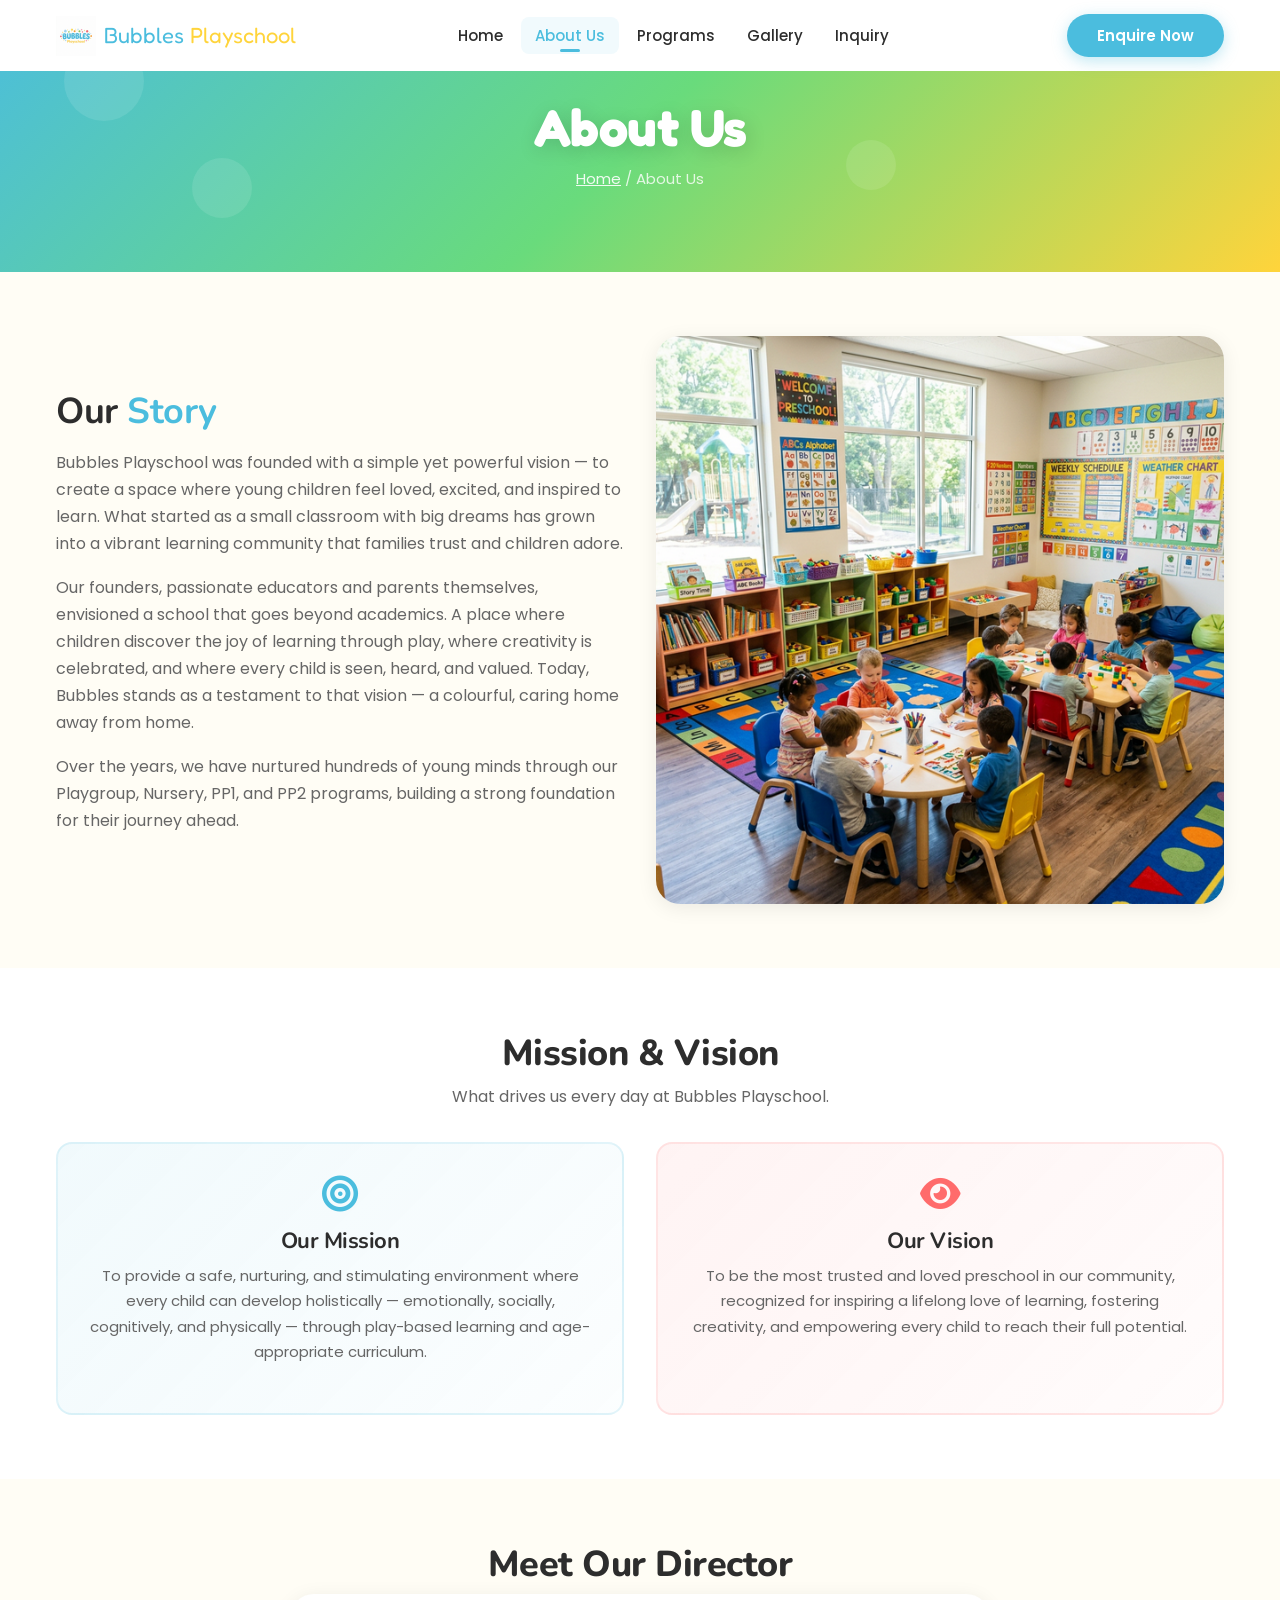
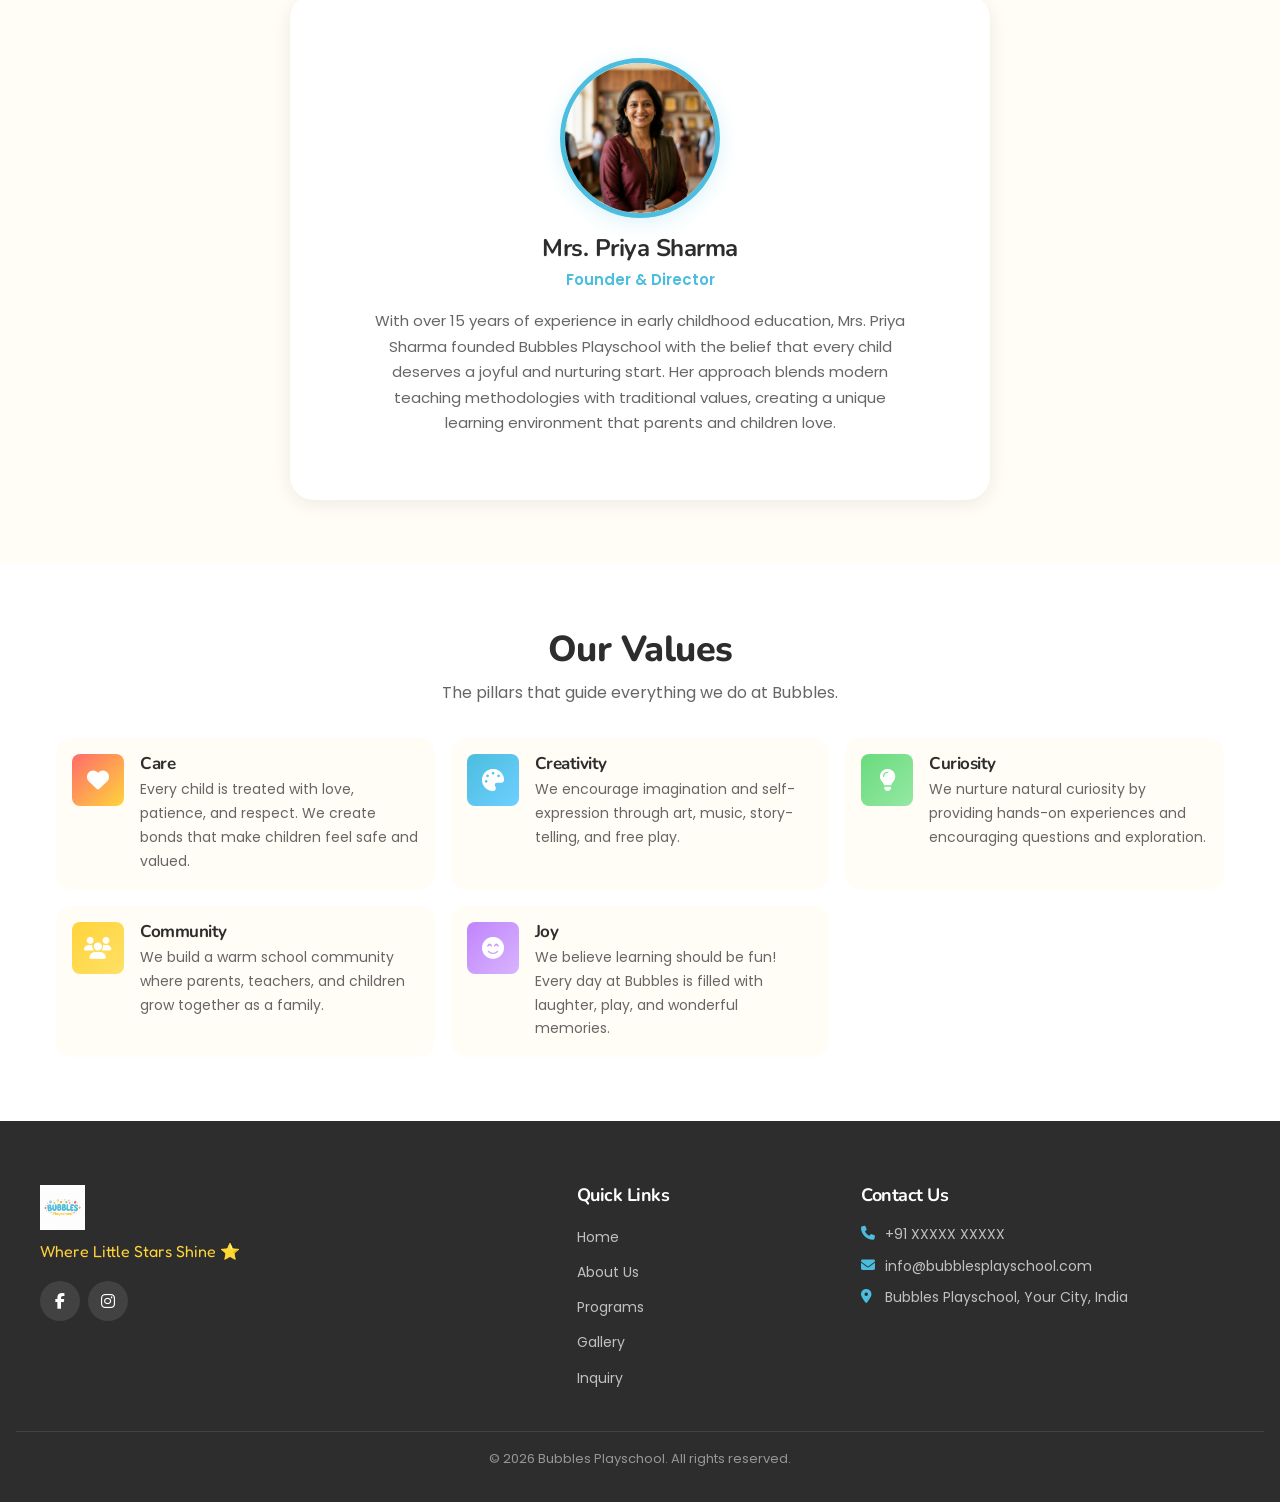
==== pages/about.html @ 254cc823 "Initial commit of complete static website" ====
<!DOCTYPE html>
<html lang="en">

<head>
    <meta charset="UTF-8">
    <meta name="viewport" content="width=device-width, initial-scale=1.0">
    <meta name="description"
        content="Learn about Bubbles Playschool — our story, mission, vision, values, and the team dedicated to nurturing your child's growth.">
    <title>About Us | Bubbles Playschool</title>

    <!-- Favicon -->
    <link rel="icon" href="../images/logo.png" type="image/png">

    <!-- Google Fonts -->
    <link rel="preconnect" href="https://fonts.googleapis.com">
    <link rel="preconnect" href="https://fonts.gstatic.com" crossorigin>
    <link
        href="https://fonts.googleapis.com/css2?family=Fredoka+One&family=Nunito:wght@700;800;900&family=Poppins:wght@400;500;600&display=swap"
        rel="stylesheet">

    <!-- FontAwesome -->
    <link rel="stylesheet" href="https://cdnjs.cloudflare.com/ajax/libs/font-awesome/6.5.0/css/all.min.css">

    <!-- Custom CSS -->
    <link rel="stylesheet" href="../css/styles.css">
    <link rel="stylesheet" href="../css/responsive.css">
</head>

<body>

    <!-- === NAVIGATION BAR === -->
    <nav class="navbar" id="navbar">
        <div class="nav-container">
            <a href="../index.html" class="nav-logo">
                <img src="../images/logo.png" alt="Bubbles Playschool Logo">
                <span>Bubbles <span class="logo-accent">Playschool</span></span>
            </a>
            <ul class="nav-links" id="navLinks">
                <li><a href="../index.html" class="nav-link">Home</a></li>
                <li><a href="about.html" class="nav-link active">About Us</a></li>
                <li><a href="programs.html" class="nav-link">Programs</a></li>
                <li><a href="gallery.html" class="nav-link">Gallery</a></li>
                <li><a href="inquiry.html" class="nav-link">Inquiry</a></li>
            </ul>
            <a href="inquiry.html" class="btn btn-primary nav-cta">Enquire Now</a>
            <button class="hamburger" id="hamburger" aria-label="Toggle Menu">
                <span></span><span></span><span></span>
            </button>
        </div>
    </nav>
    <!-- === END NAVBAR === -->

    <main>

        <!-- === PAGE HERO === -->
        <section class="page-hero">
            <div class="bubble bubble-1"></div>
            <div class="bubble bubble-3"></div>
            <div class="bubble bubble-5"></div>
            <h1 class="page-hero-title">About Us</h1>
            <p class="page-hero-breadcrumb"><a href="../index.html">Home</a> / About Us</p>
        </section>

        <!-- === OUR STORY === -->
        <section class="section about-story">
            <div class="container">
                <div class="about-story-grid">
                    <div class="about-story-text fade-in">
                        <h2>Our <span>Story</span></h2>
                        <!-- TODO: Replace with actual school history -->
                        <p>Bubbles Playschool was founded with a simple yet powerful vision — to create a space where
                            young children feel loved, excited, and inspired to learn. What started as a small classroom
                            with big dreams has grown into a vibrant learning community that families trust and children
                            adore.</p>
                        <p>Our founders, passionate educators and parents themselves, envisioned a school that goes
                            beyond academics. A place where children discover the joy of learning through play, where
                            creativity is celebrated, and where every child is seen, heard, and valued. Today, Bubbles
                            stands as a testament to that vision — a colourful, caring home away from home.</p>
                        <p>Over the years, we have nurtured hundreds of young minds through our Playgroup, Nursery, PP1,
                            and PP2 programs, building a strong foundation for their journey ahead.</p>
                    </div>
                    <div class="about-story-image fade-in fade-in-delay-2">
                        <img src="../images/about-story.jpg" alt="Colorful classroom at Bubbles Playschool">
                    </div>
                </div>
            </div>
        </section>

        <!-- === MISSION & VISION === -->
        <section class="section mission-vision">
            <div class="container">
                <h2 class="section-title fade-in">Mission & Vision</h2>
                <p class="section-subtitle fade-in">What drives us every day at Bubbles Playschool.</p>
                <div class="mv-grid">
                    <div class="mv-card mission fade-in fade-in-delay-1">
                        <i class="fas fa-bullseye"></i>
                        <h3>Our Mission</h3>
                        <p>To provide a safe, nurturing, and stimulating environment where every child can develop
                            holistically — emotionally, socially, cognitively, and physically — through play-based
                            learning and age-appropriate curriculum.</p>
                    </div>
                    <div class="mv-card vision fade-in fade-in-delay-2">
                        <i class="fas fa-eye"></i>
                        <h3>Our Vision</h3>
                        <p>To be the most trusted and loved preschool in our community, recognized for inspiring a
                            lifelong love of learning, fostering creativity, and empowering every child to reach their
                            full potential.</p>
                    </div>
                </div>
            </div>
        </section>

        <!-- === MEET THE DIRECTOR === -->
        <section class="section director">
            <div class="container">
                <h2 class="section-title fade-in">Meet Our Director</h2>
                <div class="director-card fade-in">
                    <!-- TODO: Replace with actual director's photo -->
                    <img src="../images/director.jpg" alt="Director of Bubbles Playschool" class="director-photo">
                    <!-- TODO: Replace with actual name -->
                    <h3 class="director-name">Mrs. Priya Sharma</h3>
                    <p class="director-role">Founder & Director</p>
                    <!-- TODO: Replace with actual bio -->
                    <p class="director-bio">With over 15 years of experience in early childhood education, Mrs. Priya
                        Sharma founded Bubbles Playschool with the belief that every child deserves a joyful and
                        nurturing start. Her approach blends modern teaching methodologies with traditional values,
                        creating a unique learning environment that parents and children love.</p>
                </div>
            </div>
        </section>

        <!-- === OUR VALUES === -->
        <section class="section values">
            <div class="container">
                <h2 class="section-title fade-in">Our Values</h2>
                <p class="section-subtitle fade-in">The pillars that guide everything we do at Bubbles.</p>
                <div class="grid-3">
                    <div class="value-item fade-in fade-in-delay-1">
                        <div class="value-icon" style="background: var(--gradient-cta);">
                            <i class="fas fa-heart"></i>
                        </div>
                        <div>
                            <h3>Care</h3>
                            <p>Every child is treated with love, patience, and respect. We create bonds that make
                                children feel safe and valued.</p>
                        </div>
                    </div>
                    <div class="value-item fade-in fade-in-delay-2">
                        <div class="value-icon" style="background: var(--gradient-blue);">
                            <i class="fas fa-palette"></i>
                        </div>
                        <div>
                            <h3>Creativity</h3>
                            <p>We encourage imagination and self-expression through art, music, story-telling, and free
                                play.</p>
                        </div>
                    </div>
                    <div class="value-item fade-in fade-in-delay-3">
                        <div class="value-icon" style="background: linear-gradient(135deg, #69DB7C, #95E8A4);">
                            <i class="fas fa-lightbulb"></i>
                        </div>
                        <div>
                            <h3>Curiosity</h3>
                            <p>We nurture natural curiosity by providing hands-on experiences and encouraging questions
                                and exploration.</p>
                        </div>
                    </div>
                    <div class="value-item fade-in fade-in-delay-1">
                        <div class="value-icon" style="background: linear-gradient(135deg, #FFD43B, #FFE066);">
                            <i class="fas fa-users"></i>
                        </div>
                        <div>
                            <h3>Community</h3>
                            <p>We build a warm school community where parents, teachers, and children grow together as a
                                family.</p>
                        </div>
                    </div>
                    <div class="value-item fade-in fade-in-delay-2">
                        <div class="value-icon" style="background: linear-gradient(135deg, #c084fc, #d8b4fe);">
                            <i class="fas fa-smile-beam"></i>
                        </div>
                        <div>
                            <h3>Joy</h3>
                            <p>We believe learning should be fun! Every day at Bubbles is filled with laughter, play,
                                and wonderful memories.</p>
                        </div>
                    </div>
                </div>
            </div>
        </section>

    </main>

    <!-- === FOOTER === -->
    <footer class="footer">
        <div class="footer-container">
            <div class="footer-brand">
                <img src="../images/logo.png" alt="Bubbles Playschool">
                <p class="footer-tagline">Where Little Stars Shine ⭐</p>
                <div class="footer-socials">
                    <a href="#" aria-label="Facebook"><i class="fab fa-facebook-f"></i></a>
                    <a href="#" aria-label="Instagram"><i class="fab fa-instagram"></i></a>
                </div>
            </div>
            <div class="footer-links">
                <h4>Quick Links</h4>
                <ul>
                    <li><a href="../index.html">Home</a></li>
                    <li><a href="about.html">About Us</a></li>
                    <li><a href="programs.html">Programs</a></li>
                    <li><a href="gallery.html">Gallery</a></li>
                    <li><a href="inquiry.html">Inquiry</a></li>
                </ul>
            </div>
            <div class="footer-contact">
                <h4>Contact Us</h4>
                <p><i class="fas fa-phone"></i> +91 XXXXX XXXXX</p>
                <p><i class="fas fa-envelope"></i> info@bubblesplayschool.com</p>
                <p><i class="fas fa-map-marker-alt"></i> Bubbles Playschool, Your City, India</p>
            </div>
        </div>
        <div class="footer-bottom">
            <p>&copy; 2026 Bubbles Playschool. All rights reserved.</p>
        </div>
    </footer>
    <!-- === END FOOTER === -->

    <!-- Scripts -->
    <script src="../js/main.js"></script>

</body>

</html>
---- css/styles.css ----
/* =============================================
   ROOT VARIABLES
   ============================================= */
:root {
    /* Colors */
    --color-primary: #4BBDDE;
    --color-secondary: #FFD43B;
    --color-accent: #FF6B6B;
    --color-accent2: #69DB7C;
    --color-text-dark: #2D2D2D;
    --color-text-mid: #666666;
    --color-text-light: #FFFFFF;
    --color-bg: #FFFDF5;
    --color-card-bg: #FFFFFF;
    --color-border: #E8E8E8;

    /* Gradients */
    --gradient-hero: linear-gradient(135deg, #4BBDDE 0%, #69DB7C 50%, #FFD43B 100%);
    --gradient-cta: linear-gradient(135deg, #FF6B6B 0%, #FFD43B 100%);
    --gradient-blue: linear-gradient(135deg, #4BBDDE 0%, #6ECFFF 100%);

    /* Typography */
    --font-heading: 'Nunito', sans-serif;
    --font-body: 'Poppins', sans-serif;
    --font-fun: 'Fredoka One', cursive;

    /* Line Height */
    --line-height-heading: 1.2;
    --line-height-body: 1.7;
    --letter-spacing-heading: -0.5px;

    /* Spacing */
    --space-xs: 4px;
    --space-sm: 8px;
    --space-md: 16px;
    --space-lg: 32px;
    --space-xl: 64px;
    --space-xxl: 96px;

    /* Border Radius */
    --radius-sm: 8px;
    --radius-md: 16px;
    --radius-lg: 24px;
    --radius-xl: 40px;
    --radius-full: 9999px;

    /* Shadows */
    --shadow-card: 0 4px 20px rgba(0, 0, 0, 0.08);
    --shadow-hover: 0 8px 30px rgba(0, 0, 0, 0.15);
    --shadow-nav: 0 2px 20px rgba(0, 0, 0, 0.10);
    --shadow-btn: 0 4px 15px rgba(75, 189, 222, 0.35);

    /* Transitions */
    --transition: all 0.3s ease;
}

/* =============================================
   RESET & BASE
   ============================================= */
*,
*::before,
*::after {
    margin: 0;
    padding: 0;
    box-sizing: border-box;
}

html {
    scroll-behavior: smooth;
    font-size: 16px;
}

body {
    font-family: var(--font-body);
    font-weight: 400;
    color: var(--color-text-mid);
    background-color: var(--color-bg);
    line-height: var(--line-height-body);
    overflow-x: hidden;
    padding-top: 72px;
    /* navbar height */
}

img {
    max-width: 100%;
    height: auto;
    display: block;
}

a {
    text-decoration: none;
    color: inherit;
    transition: var(--transition);
}

ul {
    list-style: none;
}

/* =============================================
   TYPOGRAPHY
   ============================================= */
h1,
h2,
h3,
h4,
h5,
h6 {
    font-family: var(--font-heading);
    color: var(--color-text-dark);
    line-height: var(--line-height-heading);
    letter-spacing: var(--letter-spacing-heading);
}

h1 {
    font-size: 32px;
    font-weight: 800;
}

h2 {
    font-size: 26px;
    font-weight: 700;
}

h3 {
    font-size: 20px;
    font-weight: 700;
}

h4 {
    font-size: 16px;
    font-weight: 700;
}

p {
    margin-bottom: var(--space-md);
    line-height: var(--line-height-body);
}

/* =============================================
   LAYOUT UTILITIES
   ============================================= */
.section {
    padding: var(--space-xl) var(--space-md);
}

.container {
    max-width: 1200px;
    margin: 0 auto;
    padding: 0 var(--space-md);
}

.section-title {
    font-family: var(--font-heading);
    font-size: 26px;
    font-weight: 800;
    color: var(--color-text-dark);
    text-align: center;
    margin-bottom: var(--space-sm);
}

.section-subtitle {
    font-family: var(--font-body);
    font-size: 16px;
    color: var(--color-text-mid);
    text-align: center;
    margin-bottom: var(--space-lg);
    max-width: 600px;
    margin-left: auto;
    margin-right: auto;
}

.grid-2 {
    display: grid;
    grid-template-columns: 1fr;
    gap: var(--space-lg);
}

.grid-3 {
    display: grid;
    grid-template-columns: 1fr;
    gap: var(--space-md);
}

.grid-4 {
    display: grid;
    grid-template-columns: 1fr;
    gap: var(--space-md);
}

.text-center {
    text-align: center;
}

/* =============================================
   NAVIGATION
   ============================================= */
.navbar {
    position: fixed;
    top: 0;
    left: 0;
    width: 100%;
    background: var(--color-text-light);
    padding: 14px 0;
    z-index: 1000;
    transition: var(--transition);
}

.navbar.scrolled {
    box-shadow: var(--shadow-nav);
    padding: 10px 0;
}

.nav-container {
    max-width: 1200px;
    margin: 0 auto;
    padding: 0 var(--space-md);
    display: flex;
    align-items: center;
    justify-content: space-between;
}

.nav-logo {
    display: flex;
    align-items: center;
    gap: var(--space-sm);
    font-family: var(--font-fun);
    font-size: 22px;
    color: var(--color-primary);
    text-decoration: none;
    z-index: 1001;
}

.nav-logo img {
    height: 40px;
    width: auto;
}

.logo-accent {
    color: var(--color-secondary);
}

.nav-links {
    display: flex;
    align-items: center;
    gap: var(--space-xs);
}

.nav-link {
    font-family: var(--font-body);
    font-weight: 500;
    font-size: 15px;
    color: var(--color-text-dark);
    text-decoration: none;
    padding: 8px 14px;
    border-radius: var(--radius-sm);
    transition: var(--transition);
    position: relative;
}

.nav-link:hover,
.nav-link.active {
    color: var(--color-primary);
    background: rgba(75, 189, 222, 0.08);
}

.nav-link.active::after {
    content: '';
    position: absolute;
    bottom: 2px;
    left: 50%;
    transform: translateX(-50%);
    width: 20px;
    height: 3px;
    background: var(--color-primary);
    border-radius: var(--radius-full);
}

.nav-cta {
    margin-left: var(--space-md);
}

/* Hamburger */
.hamburger {
    display: none;
    flex-direction: column;
    gap: 5px;
    background: none;
    border: none;
    cursor: pointer;
    padding: 6px;
    z-index: 1001;
}

.hamburger span {
    display: block;
    width: 26px;
    height: 3px;
    background: var(--color-text-dark);
    border-radius: var(--radius-full);
    transition: var(--transition);
}

.hamburger.active span:nth-child(1) {
    transform: rotate(45deg) translate(5px, 6px);
}

.hamburger.active span:nth-child(2) {
    opacity: 0;
}

.hamburger.active span:nth-child(3) {
    transform: rotate(-45deg) translate(5px, -6px);
}

/* Mobile Nav */
.nav-links.nav-open {
    display: flex;
}

/* =============================================
   FOOTER
   ============================================= */
.footer {
    background: var(--color-text-dark);
    color: rgba(255, 255, 255, 0.8);
    padding: var(--space-xl) var(--space-md) 0;
}

.footer-container {
    max-width: 1200px;
    margin: 0 auto;
    display: grid;
    grid-template-columns: 1fr;
    gap: var(--space-lg);
    padding-bottom: var(--space-lg);
}

.footer-brand img {
    height: 45px;
    width: auto;
    margin-bottom: var(--space-sm);
}

.footer-tagline {
    font-family: var(--font-fun);
    font-size: 16px;
    color: var(--color-secondary);
    margin-bottom: var(--space-md);
}

.footer-socials {
    display: flex;
    gap: var(--space-sm);
}

.footer-socials a {
    width: 40px;
    height: 40px;
    border-radius: 50%;
    background: rgba(255, 255, 255, 0.1);
    display: flex;
    align-items: center;
    justify-content: center;
    color: var(--color-text-light);
    transition: var(--transition);
    font-size: 16px;
}

.footer-socials a:hover {
    background: var(--color-primary);
    transform: translateY(-3px);
}

.footer h4 {
    font-family: var(--font-heading);
    font-size: 18px;
    font-weight: 700;
    color: var(--color-text-light);
    margin-bottom: var(--space-md);
}

.footer-links ul li {
    margin-bottom: var(--space-sm);
}

.footer-links ul li a {
    color: rgba(255, 255, 255, 0.7);
    transition: var(--transition);
    font-size: 14px;
}

.footer-links ul li a:hover {
    color: var(--color-secondary);
    padding-left: 4px;
}

.footer-contact p {
    display: flex;
    align-items: flex-start;
    gap: var(--space-sm);
    margin-bottom: var(--space-sm);
    font-size: 14px;
    color: rgba(255, 255, 255, 0.7);
}

.footer-contact p i {
    color: var(--color-primary);
    margin-top: 3px;
    min-width: 16px;
}

.footer-bottom {
    border-top: 1px solid rgba(255, 255, 255, 0.1);
    text-align: center;
    padding: var(--space-md) 0;
    font-size: 13px;
    color: rgba(255, 255, 255, 0.5);
}

/* =============================================
   BUTTONS
   ============================================= */
.btn {
    display: inline-flex;
    align-items: center;
    justify-content: center;
    gap: var(--space-sm);
    padding: 12px 28px;
    border-radius: var(--radius-full);
    font-family: var(--font-body);
    font-weight: 600;
    font-size: 15px;
    border: 2px solid transparent;
    cursor: pointer;
    transition: var(--transition);
    text-decoration: none;
    line-height: 1;
}

.btn-primary {
    background: var(--color-primary);
    color: var(--color-text-light);
    box-shadow: var(--shadow-btn);
}

.btn-primary:hover {
    background: #3aabce;
    transform: translateY(-2px);
    box-shadow: var(--shadow-hover);
}

.btn-secondary {
    background: var(--color-secondary);
    color: var(--color-text-dark);
    box-shadow: 0 4px 15px rgba(255, 212, 59, 0.35);
}

.btn-secondary:hover {
    background: #f0c72e;
    transform: translateY(-2px);
    box-shadow: var(--shadow-hover);
}

.btn-outline {
    background: transparent;
    color: var(--color-text-light);
    border: 2px solid var(--color-text-light);
}

.btn-outline:hover {
    background: var(--color-text-light);
    color: var(--color-primary);
}

.btn-accent {
    background: var(--color-accent);
    color: var(--color-text-light);
    box-shadow: 0 4px 15px rgba(255, 107, 107, 0.35);
}

.btn-accent:hover {
    background: #e85555;
    transform: translateY(-2px);
}

/* =============================================
   CARDS
   ============================================= */
.card {
    background: var(--color-card-bg);
    border-radius: var(--radius-md);
    padding: var(--space-lg);
    box-shadow: var(--shadow-card);
    transition: var(--transition);
}

.card:hover {
    transform: translateY(-4px);
    box-shadow: var(--shadow-hover);
}

.card-playgroup {
    border-top: 5px solid var(--color-accent);
}

.card-nursery {
    border-top: 5px solid var(--color-accent2);
}

.card-pp1 {
    border-top: 5px solid var(--color-primary);
}

.card-pp2 {
    border-top: 5px solid var(--color-secondary);
}

/* =============================================
   HERO SECTIONS
   ============================================= */
/* Main Hero (Homepage) */
.hero {
    min-height: 100vh;
    background: var(--gradient-hero);
    display: flex;
    align-items: center;
    justify-content: center;
    text-align: center;
    padding: var(--space-xxl) var(--space-md);
    position: relative;
    overflow: hidden;
    margin-top: -72px;
}

.hero-content {
    position: relative;
    z-index: 2;
    max-width: 800px;
}

.hero-title {
    font-family: var(--font-fun);
    font-size: clamp(36px, 8vw, 72px);
    color: var(--color-text-light);
    text-shadow: 2px 4px 20px rgba(0, 0, 0, 0.15);
    margin-bottom: var(--space-md);
    line-height: 1.1;
}

.hero-subtitle {
    font-family: var(--font-body);
    font-size: clamp(16px, 2.5vw, 22px);
    color: rgba(255, 255, 255, 0.9);
    margin-bottom: var(--space-lg);
    font-weight: 400;
}

.hero-buttons {
    display: flex;
    gap: var(--space-md);
    justify-content: center;
    flex-wrap: wrap;
}

/* Decorative bubbles */
.bubble {
    position: absolute;
    border-radius: 50%;
    background: rgba(255, 255, 255, 0.1);
    animation: float 6s ease-in-out infinite;
}

.bubble-1 {
    width: 80px;
    height: 80px;
    top: 15%;
    left: 5%;
    animation-delay: 0s;
}

.bubble-2 {
    width: 120px;
    height: 120px;
    top: 60%;
    right: 8%;
    animation-delay: 1.5s;
}

.bubble-3 {
    width: 60px;
    height: 60px;
    bottom: 20%;
    left: 15%;
    animation-delay: 3s;
}

.bubble-4 {
    width: 100px;
    height: 100px;
    top: 25%;
    right: 20%;
    animation-delay: 0.8s;
}

.bubble-5 {
    width: 50px;
    height: 50px;
    bottom: 30%;
    right: 30%;
    animation-delay: 2.2s;
}

.bubble-6 {
    width: 70px;
    height: 70px;
    top: 10%;
    left: 40%;
    animation-delay: 4s;
}

/* Page Hero (inner pages) */
.page-hero {
    background: var(--gradient-hero);
    padding: var(--space-xxl) var(--space-md) var(--space-xl);
    text-align: center;
    position: relative;
    overflow: hidden;
    margin-top: -72px;
}

.page-hero-title {
    font-family: var(--font-fun);
    font-size: clamp(32px, 6vw, 52px);
    color: var(--color-text-light);
    text-shadow: 2px 4px 20px rgba(0, 0, 0, 0.15);
    margin-bottom: var(--space-sm);
    position: relative;
    z-index: 2;
}

.page-hero-breadcrumb {
    color: rgba(255, 255, 255, 0.8);
    font-size: 15px;
    position: relative;
    z-index: 2;
}

.page-hero-breadcrumb a {
    color: rgba(255, 255, 255, 0.9);
    text-decoration: underline;
}

.page-hero-breadcrumb a:hover {
    color: var(--color-text-light);
}

/* =============================================
   HOME PAGE
   ============================================= */
/* Welcome Section */
.welcome {
    background: var(--color-bg);
}

.welcome-grid {
    display: grid;
    grid-template-columns: 1fr;
    gap: var(--space-lg);
    align-items: center;
}

.welcome-text h2 {
    margin-bottom: var(--space-md);
    color: var(--color-text-dark);
}

.welcome-text h2 span {
    color: var(--color-primary);
}

.welcome-text p {
    color: var(--color-text-mid);
    font-size: 15px;
}

.welcome-image {
    text-align: center;
}

.welcome-image img {
    border-radius: var(--radius-lg);
    box-shadow: var(--shadow-card);
    max-height: 400px;
    object-fit: cover;
    width: 100%;
}

/* Why Choose Us */
.why-us {
    background: var(--color-card-bg);
}

.why-card {
    text-align: center;
    padding: var(--space-lg);
}

.why-card-icon {
    width: 72px;
    height: 72px;
    border-radius: 50%;
    display: flex;
    align-items: center;
    justify-content: center;
    margin: 0 auto var(--space-md);
    font-size: 28px;
    color: var(--color-text-light);
}

.why-card-icon.blue {
    background: var(--gradient-blue);
}

.why-card-icon.coral {
    background: var(--gradient-cta);
}

.why-card-icon.green {
    background: linear-gradient(135deg, #69DB7C 0%, #95E8A4 100%);
}

.why-card-icon.yellow {
    background: linear-gradient(135deg, #FFD43B 0%, #FFE066 100%);
}

.why-card h3 {
    margin-bottom: var(--space-sm);
    font-size: 18px;
}

.why-card p {
    font-size: 14px;
    color: var(--color-text-mid);
}

/* Programs Preview */
.programs-preview {
    background: var(--color-bg);
}

.program-preview-card {
    border-radius: var(--radius-md);
    padding: var(--space-lg);
    text-align: center;
    background: var(--color-card-bg);
    box-shadow: var(--shadow-card);
    transition: var(--transition);
    position: relative;
    overflow: hidden;
}

.program-preview-card:hover {
    transform: translateY(-6px);
    box-shadow: var(--shadow-hover);
}

.program-preview-card .program-emoji {
    font-size: 48px;
    margin-bottom: var(--space-md);
    display: block;
}

.program-preview-card h3 {
    margin-bottom: var(--space-xs);
}

.program-preview-card .age-range {
    display: inline-block;
    padding: 4px 14px;
    border-radius: var(--radius-full);
    font-size: 12px;
    font-weight: 600;
    margin-bottom: var(--space-sm);
}

.program-preview-card p {
    font-size: 14px;
    color: var(--color-text-mid);
    margin-bottom: var(--space-md);
}

.program-preview-card .learn-more {
    font-weight: 600;
    font-size: 14px;
    display: inline-flex;
    align-items: center;
    gap: 4px;
    transition: var(--transition);
}

.program-preview-card .learn-more:hover {
    gap: 8px;
}

.card-playgroup-accent {
    border-top: 4px solid var(--color-accent);
}

.card-playgroup-accent .age-range {
    background: rgba(255, 107, 107, 0.12);
    color: var(--color-accent);
}

.card-playgroup-accent .learn-more {
    color: var(--color-accent);
}

.card-nursery-accent {
    border-top: 4px solid var(--color-accent2);
}

.card-nursery-accent .age-range {
    background: rgba(105, 219, 124, 0.12);
    color: var(--color-accent2);
}

.card-nursery-accent .learn-more {
    color: var(--color-accent2);
}

.card-pp1-accent {
    border-top: 4px solid var(--color-primary);
}

.card-pp1-accent .age-range {
    background: rgba(75, 189, 222, 0.12);
    color: var(--color-primary);
}

.card-pp1-accent .learn-more {
    color: var(--color-primary);
}

.card-pp2-accent {
    border-top: 4px solid var(--color-secondary);
}

.card-pp2-accent .age-range {
    background: rgba(255, 212, 59, 0.15);
    color: #c9a000;
}

.card-pp2-accent .learn-more {
    color: #c9a000;
}

/* Gallery Teaser */
.gallery-teaser {
    background: var(--color-card-bg);
}

.gallery-teaser-grid {
    display: grid;
    grid-template-columns: 1fr;
    gap: var(--space-md);
    margin-bottom: var(--space-lg);
}

.gallery-teaser-item {
    position: relative;
    border-radius: var(--radius-md);
    overflow: hidden;
    cursor: pointer;
    aspect-ratio: 4/3;
}

.gallery-teaser-item img {
    width: 100%;
    height: 100%;
    object-fit: cover;
    transition: transform 0.5s ease;
}

.gallery-teaser-item:hover img {
    transform: scale(1.08);
}

.gallery-teaser-item .overlay {
    position: absolute;
    inset: 0;
    background: rgba(45, 45, 45, 0);
    display: flex;
    align-items: center;
    justify-content: center;
    transition: var(--transition);
}

.gallery-teaser-item:hover .overlay {
    background: rgba(45, 45, 45, 0.3);
}

.gallery-teaser-item .overlay i {
    color: var(--color-text-light);
    font-size: 28px;
    opacity: 0;
    transform: scale(0.5);
    transition: var(--transition);
}

.gallery-teaser-item:hover .overlay i {
    opacity: 1;
    transform: scale(1);
}

/* CTA Banner */
.cta-banner {
    background: var(--gradient-cta);
    text-align: center;
    padding: var(--space-xl) var(--space-md);
}

.cta-banner h2 {
    font-family: var(--font-fun);
    color: var(--color-text-light);
    font-size: clamp(24px, 5vw, 40px);
    margin-bottom: var(--space-sm);
}

.cta-banner p {
    color: rgba(255, 255, 255, 0.9);
    font-size: 16px;
    margin-bottom: var(--space-lg);
    max-width: 500px;
    margin-left: auto;
    margin-right: auto;
}

/* =============================================
   ABOUT PAGE
   ============================================= */
.about-story {
    background: var(--color-bg);
}

.about-story-grid {
    display: grid;
    grid-template-columns: 1fr;
    gap: var(--space-lg);
    align-items: center;
}

.about-story-text h2 {
    margin-bottom: var(--space-md);
}

.about-story-text h2 span {
    color: var(--color-primary);
}

.about-story-image img {
    border-radius: var(--radius-lg);
    box-shadow: var(--shadow-card);
    width: 100%;
    object-fit: cover;
}

/* Mission & Vision */
.mission-vision {
    background: var(--color-card-bg);
}

.mv-grid {
    display: grid;
    grid-template-columns: 1fr;
    gap: var(--space-lg);
}

.mv-card {
    padding: var(--space-lg);
    border-radius: var(--radius-md);
    text-align: center;
}

.mv-card.mission {
    background: linear-gradient(135deg, rgba(75, 189, 222, 0.08), rgba(75, 189, 222, 0.02));
    border: 2px solid rgba(75, 189, 222, 0.15);
}

.mv-card.vision {
    background: linear-gradient(135deg, rgba(255, 107, 107, 0.08), rgba(255, 107, 107, 0.02));
    border: 2px solid rgba(255, 107, 107, 0.15);
}

.mv-card i {
    font-size: 36px;
    margin-bottom: var(--space-md);
}

.mv-card.mission i {
    color: var(--color-primary);
}

.mv-card.vision i {
    color: var(--color-accent);
}

.mv-card h3 {
    margin-bottom: var(--space-sm);
    font-size: 22px;
}

.mv-card p {
    font-size: 15px;
    color: var(--color-text-mid);
}

/* Director Section */
.director {
    background: var(--color-bg);
}

.director-card {
    max-width: 700px;
    margin: 0 auto;
    text-align: center;
    background: var(--color-card-bg);
    border-radius: var(--radius-lg);
    padding: var(--space-xl) var(--space-lg);
    box-shadow: var(--shadow-card);
}

.director-photo {
    width: 160px;
    height: 160px;
    border-radius: 50%;
    object-fit: cover;
    margin: 0 auto var(--space-md);
    border: 5px solid var(--color-primary);
    box-shadow: 0 4px 20px rgba(75, 189, 222, 0.2);
}

.director-name {
    font-size: 24px;
    margin-bottom: var(--space-xs);
}

.director-role {
    color: var(--color-primary);
    font-weight: 600;
    font-size: 15px;
    margin-bottom: var(--space-md);
}

.director-bio {
    font-size: 15px;
    color: var(--color-text-mid);
    max-width: 550px;
    margin: 0 auto;
}

/* Values */
.values {
    background: var(--color-card-bg);
}

.value-item {
    display: flex;
    align-items: flex-start;
    gap: var(--space-md);
    padding: var(--space-md);
    background: var(--color-bg);
    border-radius: var(--radius-md);
    transition: var(--transition);
}

.value-item:hover {
    transform: translateX(4px);
    box-shadow: var(--shadow-card);
}

.value-icon {
    width: 52px;
    height: 52px;
    min-width: 52px;
    border-radius: var(--radius-sm);
    display: flex;
    align-items: center;
    justify-content: center;
    font-size: 22px;
    color: var(--color-text-light);
}

.value-item h3 {
    font-size: 17px;
    margin-bottom: var(--space-xs);
}

.value-item p {
    font-size: 14px;
    color: var(--color-text-mid);
    margin-bottom: 0;
}

/* =============================================
   PROGRAMS PAGE
   ============================================= */
.programs-intro {
    background: var(--color-bg);
}

.programs-intro p {
    max-width: 700px;
    margin: 0 auto;
    text-align: center;
    font-size: 16px;
}

.program-detail {
    padding: var(--space-xl) var(--space-md);
}

.program-detail:nth-child(even) {
    background: var(--color-card-bg);
}

.program-detail:nth-child(odd) {
    background: var(--color-bg);
}

.program-detail-grid {
    display: grid;
    grid-template-columns: 1fr;
    gap: var(--space-lg);
    align-items: center;
    max-width: 1200px;
    margin: 0 auto;
}

.program-detail-text {
    padding: 0 var(--space-md);
}

.program-badge {
    display: inline-block;
    padding: 6px 16px;
    border-radius: var(--radius-full);
    font-size: 13px;
    font-weight: 600;
    margin-bottom: var(--space-md);
}

.badge-coral {
    background: rgba(255, 107, 107, 0.12);
    color: var(--color-accent);
}

.badge-green {
    background: rgba(105, 219, 124, 0.12);
    color: #2b9348;
}

.badge-blue {
    background: rgba(75, 189, 222, 0.12);
    color: var(--color-primary);
}

.badge-yellow {
    background: rgba(255, 212, 59, 0.15);
    color: #c9a000;
}

.program-detail-text h2 {
    font-size: 28px;
    margin-bottom: var(--space-sm);
}

.program-detail-text h2 .color-bar {
    display: inline-block;
    width: 40px;
    height: 4px;
    border-radius: var(--radius-full);
    margin-left: var(--space-sm);
    vertical-align: middle;
}

.program-detail-text p {
    font-size: 15px;
}

.curriculum-list {
    padding-left: var(--space-md);
}

.curriculum-list li {
    position: relative;
    padding-left: var(--space-lg);
    margin-bottom: var(--space-sm);
    font-size: 14px;
    color: var(--color-text-mid);
}

.curriculum-list li::before {
    content: '✓';
    position: absolute;
    left: 0;
    font-weight: 700;
    width: 22px;
    height: 22px;
    border-radius: 50%;
    display: flex;
    align-items: center;
    justify-content: center;
    font-size: 12px;
}

.curriculum-list.coral li::before {
    color: var(--color-accent);
    background: rgba(255, 107, 107, 0.1);
}

.curriculum-list.green li::before {
    color: var(--color-accent2);
    background: rgba(105, 219, 124, 0.1);
}

.curriculum-list.blue li::before {
    color: var(--color-primary);
    background: rgba(75, 189, 222, 0.1);
}

.curriculum-list.yellow li::before {
    color: #c9a000;
    background: rgba(255, 212, 59, 0.1);
}

.program-detail-image img {
    border-radius: var(--radius-lg);
    box-shadow: var(--shadow-card);
    width: 100%;
    object-fit: cover;
    max-height: 350px;
}

/* Facilities */
.facilities {
    background: var(--color-card-bg);
}

.facility-card {
    text-align: center;
    padding: var(--space-lg);
    background: var(--color-bg);
    border-radius: var(--radius-md);
    transition: var(--transition);
}

.facility-card:hover {
    transform: translateY(-4px);
    box-shadow: var(--shadow-card);
}

.facility-card i {
    font-size: 32px;
    margin-bottom: var(--space-md);
}

.facility-card h3 {
    font-size: 17px;
    margin-bottom: var(--space-sm);
}

.facility-card p {
    font-size: 14px;
    color: var(--color-text-mid);
    margin-bottom: 0;
}

/* =============================================
   GALLERY PAGE
   ============================================= */
.gallery-filters {
    display: flex;
    flex-wrap: wrap;
    gap: var(--space-sm);
    justify-content: center;
    margin-bottom: var(--space-lg);
}

.filter-btn {
    padding: 8px 20px;
    border: 2px solid var(--color-border);
    border-radius: var(--radius-full);
    background: var(--color-card-bg);
    font-family: var(--font-body);
    font-weight: 500;
    font-size: 14px;
    color: var(--color-text-mid);
    cursor: pointer;
    transition: var(--transition);
}

.filter-btn:hover {
    border-color: var(--color-primary);
    color: var(--color-primary);
}

.filter-btn.active {
    background: var(--color-primary);
    color: var(--color-text-light);
    border-color: var(--color-primary);
}

.gallery-grid {
    display: grid;
    grid-template-columns: 1fr;
    gap: var(--space-md);
}

.gallery-item {
    position: relative;
    border-radius: var(--radius-md);
    overflow: hidden;
    aspect-ratio: 4/3;
    cursor: pointer;
    transition: var(--transition);
}

.gallery-item img {
    width: 100%;
    height: 100%;
    object-fit: cover;
    transition: transform 0.5s ease;
}

.gallery-item:hover img {
    transform: scale(1.06);
}

.gallery-item .gallery-overlay {
    position: absolute;
    inset: 0;
    background: rgba(75, 189, 222, 0);
    display: flex;
    align-items: center;
    justify-content: center;
    transition: var(--transition);
}

.gallery-item:hover .gallery-overlay {
    background: rgba(75, 189, 222, 0.25);
}

.gallery-item .gallery-overlay i {
    color: var(--color-text-light);
    font-size: 28px;
    opacity: 0;
    transform: translateY(10px);
    transition: var(--transition);
}

.gallery-item:hover .gallery-overlay i {
    opacity: 1;
    transform: translateY(0);
}

.gallery-item.hidden {
    display: none;
}

/* =============================================
   INQUIRY PAGE
   ============================================= */
.inquiry-intro {
    background: var(--color-bg);
}

.inquiry-intro p {
    max-width: 600px;
    margin: 0 auto;
    text-align: center;
    font-size: 16px;
}

.inquiry-content {
    background: var(--color-bg);
    padding: 0 var(--space-md) var(--space-xl);
}

.inquiry-grid {
    display: grid;
    grid-template-columns: 1fr;
    gap: var(--space-lg);
    max-width: 1200px;
    margin: 0 auto;
}

/* Form */
.inquiry-form-card {
    background: var(--color-card-bg);
    border-radius: var(--radius-md);
    padding: var(--space-lg);
    box-shadow: var(--shadow-card);
}

.inquiry-form-card h3 {
    font-size: 22px;
    margin-bottom: var(--space-lg);
    display: flex;
    align-items: center;
    gap: var(--space-sm);
}

.inquiry-form-card h3 i {
    color: var(--color-primary);
}

.form-row {
    display: grid;
    grid-template-columns: 1fr;
    gap: var(--space-md);
}

.form-group {
    margin-bottom: var(--space-md);
}

.form-label {
    display: block;
    font-family: var(--font-body);
    font-weight: 500;
    font-size: 14px;
    color: var(--color-text-dark);
    margin-bottom: 6px;
}

.form-label .required {
    color: var(--color-accent);
}

.form-input,
.form-select,
.form-textarea {
    width: 100%;
    padding: 12px 16px;
    border: 2px solid var(--color-border);
    border-radius: var(--radius-sm);
    font-family: var(--font-body);
    font-size: 15px;
    color: var(--color-text-dark);
    background: var(--color-card-bg);
    transition: var(--transition);
    outline: none;
}

.form-input:focus,
.form-select:focus,
.form-textarea:focus {
    border-color: var(--color-primary);
    box-shadow: 0 0 0 3px rgba(75, 189, 222, 0.15);
}

.form-input.error,
.form-select.error,
.form-textarea.error {
    border-color: var(--color-accent);
    box-shadow: 0 0 0 3px rgba(255, 107, 107, 0.1);
}

.form-textarea {
    min-height: 120px;
    resize: vertical;
}

.error-text {
    font-size: 12px;
    color: var(--color-accent);
    margin-top: 4px;
    display: none;
}

.error-text.visible {
    display: block;
}

/* Contact Details */
.inquiry-contact-card {
    background: var(--color-card-bg);
    border-radius: var(--radius-md);
    padding: var(--space-lg);
    box-shadow: var(--shadow-card);
}

.inquiry-contact-card h3 {
    font-size: 22px;
    margin-bottom: var(--space-lg);
    display: flex;
    align-items: center;
    gap: var(--space-sm);
}

.inquiry-contact-card h3 i {
    color: var(--color-primary);
}

.contact-item {
    display: flex;
    align-items: flex-start;
    gap: var(--space-md);
    margin-bottom: var(--space-md);
    padding: var(--space-md);
    background: var(--color-bg);
    border-radius: var(--radius-sm);
}

.contact-item-icon {
    width: 44px;
    height: 44px;
    min-width: 44px;
    border-radius: 50%;
    background: rgba(75, 189, 222, 0.1);
    display: flex;
    align-items: center;
    justify-content: center;
    color: var(--color-primary);
    font-size: 18px;
}

.contact-item h4 {
    font-size: 14px;
    margin-bottom: 2px;
}

.contact-item p {
    font-size: 14px;
    color: var(--color-text-mid);
    margin-bottom: 0;
}

/* Map */
.inquiry-map {
    margin-top: var(--space-md);
    border-radius: var(--radius-md);
    overflow: hidden;
    box-shadow: var(--shadow-card);
}

.inquiry-map iframe {
    width: 100%;
    height: 250px;
    border: none;
    display: block;
}

/* Success Message */
.success-message {
    display: none;
    text-align: center;
    padding: var(--space-xl);
}

.success-message.show {
    display: block;
}

.success-message i {
    font-size: 60px;
    color: var(--color-accent2);
    margin-bottom: var(--space-md);
}

.success-message h3 {
    font-size: 24px;
    margin-bottom: var(--space-sm);
}

.success-message p {
    color: var(--color-text-mid);
}

/* =============================================
   ANIMATIONS
   ============================================= */
@keyframes float {

    0%,
    100% {
        transform: translateY(0px);
    }

    50% {
        transform: translateY(-12px);
    }
}

@keyframes bounce-in {
    0% {
        transform: scale(0);
        opacity: 0;
    }

    60% {
        transform: scale(1.1);
    }

    100% {
        transform: scale(1);
        opacity: 1;
    }
}

@keyframes fadeInUp {
    from {
        opacity: 0;
        transform: translateY(30px);
    }

    to {
        opacity: 1;
        transform: translateY(0);
    }
}

/* Fade-in on scroll (triggered by JS IntersectionObserver) */
.fade-in {
    opacity: 0;
    transform: translateY(20px);
    transition: opacity 0.6s ease, transform 0.6s ease;
}

.fade-in.visible {
    opacity: 1;
    transform: translateY(0);
}

/* Staggered animation delay */
.fade-in-delay-1 {
    transition-delay: 0.1s;
}

.fade-in-delay-2 {
    transition-delay: 0.2s;
}

.fade-in-delay-3 {
    transition-delay: 0.3s;
}

.fade-in-delay-4 {
    transition-delay: 0.4s;
}
---- css/responsive.css ----
/* =============================================
   RESPONSIVE STYLESHEET — Bubbles Playschool
   Mobile-first: base styles in styles.css
   ============================================= */

/* =============================================
   TABLET — 768px and above
   ============================================= */
@media (min-width: 768px) {

    /* Typography */
    h1 {
        font-size: 48px;
    }

    h2 {
        font-size: 36px;
    }

    h3 {
        font-size: 24px;
    }

    .section-title {
        font-size: 36px;
    }

    /* Grids */
    .grid-2 {
        grid-template-columns: repeat(2, 1fr);
    }

    .grid-3 {
        grid-template-columns: repeat(2, 1fr);
    }

    .grid-4 {
        grid-template-columns: repeat(2, 1fr);
    }

    /* Home - Welcome */
    .welcome-grid {
        grid-template-columns: 1fr 1fr;
    }

    /* Home - Gallery Teaser */
    .gallery-teaser-grid {
        grid-template-columns: repeat(3, 1fr);
    }

    /* About - Story */
    .about-story-grid {
        grid-template-columns: 1fr 1fr;
    }

    /* About - Mission & Vision */
    .mv-grid {
        grid-template-columns: repeat(2, 1fr);
    }

    /* Programs - Detail Grid */
    .program-detail-grid {
        grid-template-columns: 1fr 1fr;
    }

    .program-detail:nth-child(odd) .program-detail-grid .program-detail-image {
        order: 2;
    }

    .program-detail:nth-child(even) .program-detail-grid .program-detail-image {
        order: -1;
    }

    /* Gallery Grid */
    .gallery-grid {
        grid-template-columns: repeat(2, 1fr);
    }

    /* Inquiry */
    .inquiry-grid {
        grid-template-columns: 3fr 2fr;
    }

    .form-row {
        grid-template-columns: 1fr 1fr;
    }

    /* Footer */
    .footer-container {
        grid-template-columns: 2fr 1fr 1.5fr;
    }
}

/* =============================================
   DESKTOP — 1024px and above
   ============================================= */
@media (min-width: 1024px) {

    /* Navigation */
    .hamburger {
        display: none !important;
    }

    .nav-links {
        display: flex !important;
    }

    /* Grids */
    .grid-3 {
        grid-template-columns: repeat(3, 1fr);
    }

    .grid-4 {
        grid-template-columns: repeat(4, 1fr);
    }

    /* Gallery Grid */
    .gallery-grid {
        grid-template-columns: repeat(3, 1fr);
    }

    /* Inquiry Map */
    .inquiry-map iframe {
        height: 300px;
    }
}

/* =============================================
   MOBILE — below 768px (mobile nav overrides)
   ============================================= */
@media (max-width: 767px) {

    /* Navigation */
    .hamburger {
        display: flex;
    }

    .nav-links {
        display: none;
        position: fixed;
        top: 0;
        left: 0;
        width: 100%;
        height: 100vh;
        background: var(--color-text-light);
        flex-direction: column;
        align-items: center;
        justify-content: center;
        gap: var(--space-md);
        z-index: 1000;
    }

    .nav-links.nav-open {
        display: flex;
    }

    .nav-link {
        font-size: 20px;
        padding: 12px 24px;
    }

    .nav-cta {
        display: none;
    }

    /* Adjust padding for smaller hero */
    .page-hero {
        padding: 80px var(--space-md) var(--space-lg);
    }

    /* Programs: always stack */
    .program-detail-grid .program-detail-image {
        order: 0 !important;
    }

    /* Inquiry: stack columns */
    .inquiry-grid {
        grid-template-columns: 1fr;
    }

    .form-row {
        grid-template-columns: 1fr;
    }
}

/* =============================================
   LARGE DESKTOP — 1440px and above
   ============================================= */
@media (min-width: 1440px) {
    .container {
        max-width: 1320px;
    }

    .gallery-grid {
        grid-template-columns: repeat(4, 1fr);
    }
}
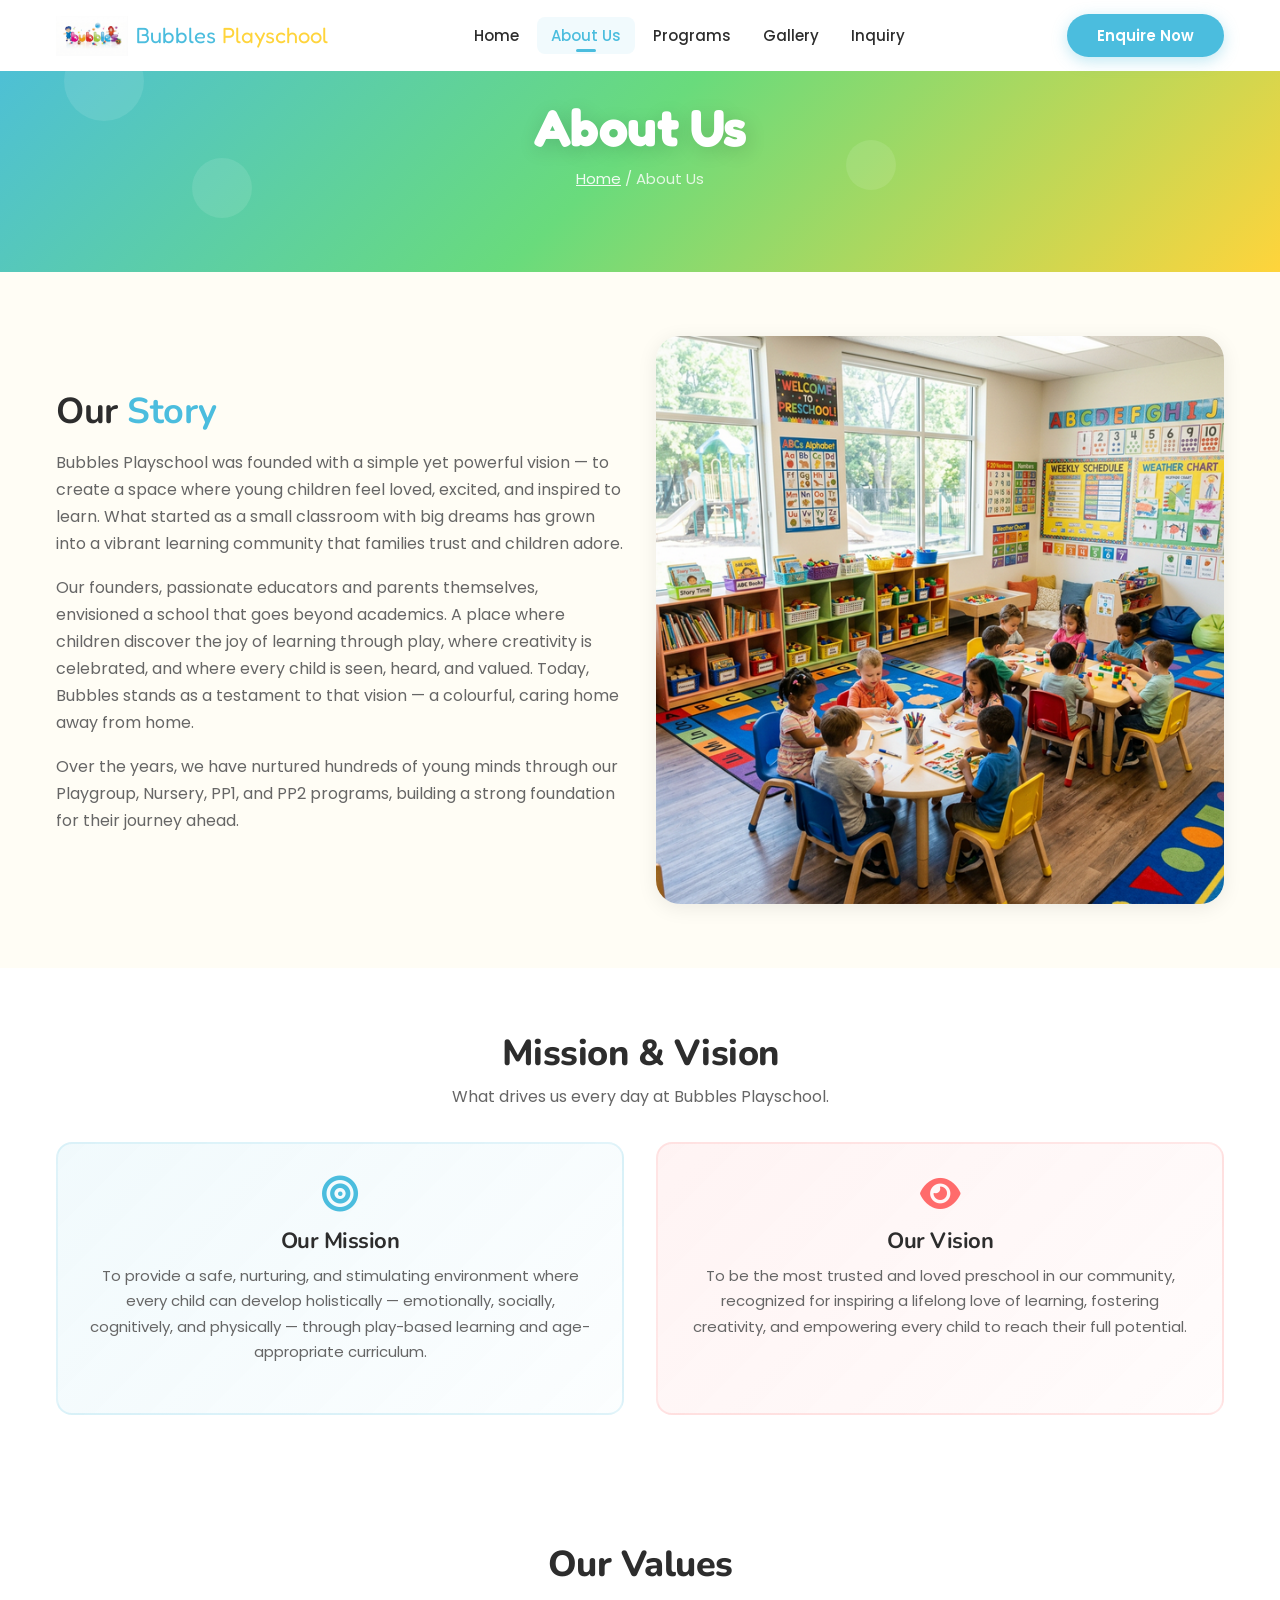
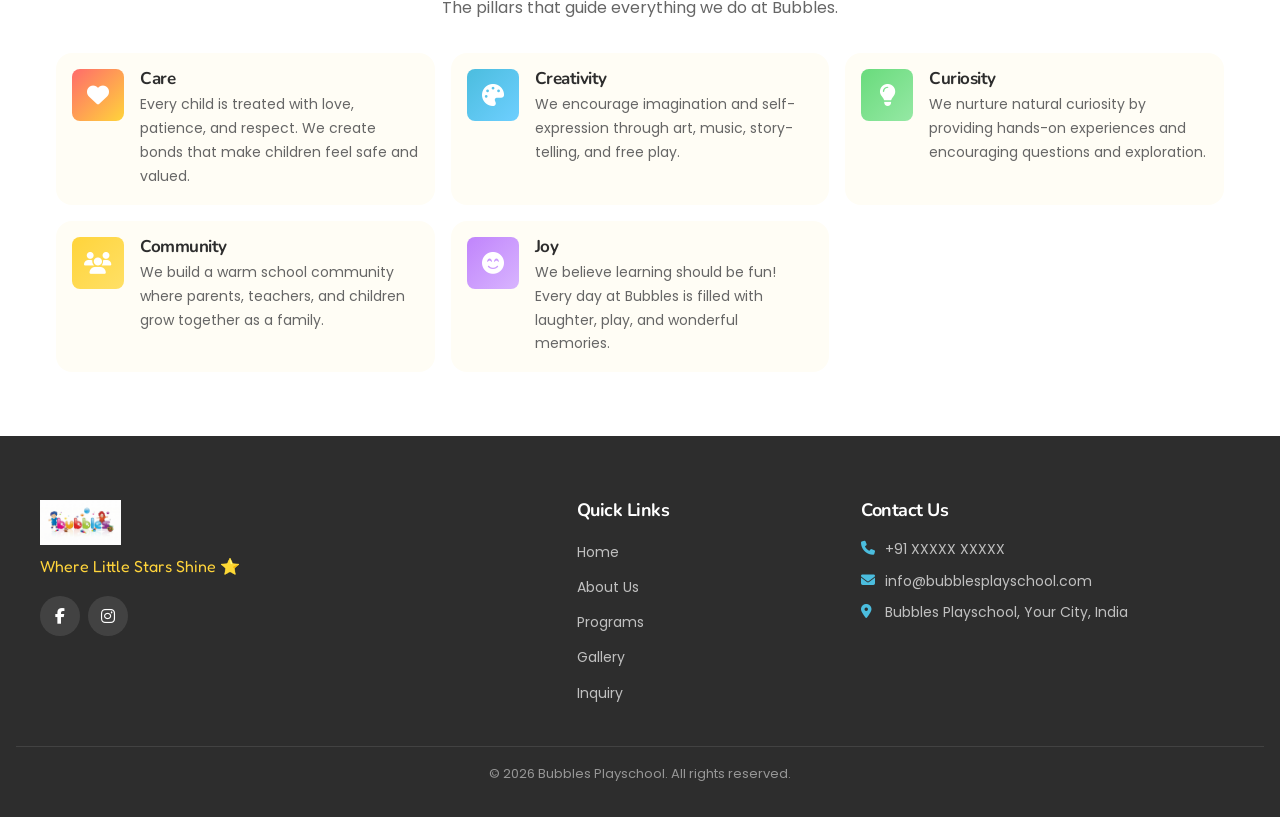
==== commit 604ea932: "Remove Director intro component and its CSS" ====
--- a/pages/about.html
+++ b/pages/about.html
@@ -110,24 +110,6 @@
             </div>
         </section>
 
-        <!-- === MEET THE DIRECTOR === -->
-        <section class="section director">
-            <div class="container">
-                <h2 class="section-title fade-in">Meet Our Director</h2>
-                <div class="director-card fade-in">
-                    <!-- TODO: Replace with actual director's photo -->
-                    <img src="../images/director.jpg" alt="Director of Bubbles Playschool" class="director-photo">
-                    <!-- TODO: Replace with actual name -->
-                    <h3 class="director-name">Mrs. Priya Sharma</h3>
-                    <p class="director-role">Founder & Director</p>
-                    <!-- TODO: Replace with actual bio -->
-                    <p class="director-bio">With over 15 years of experience in early childhood education, Mrs. Priya
-                        Sharma founded Bubbles Playschool with the belief that every child deserves a joyful and
-                        nurturing start. Her approach blends modern teaching methodologies with traditional values,
-                        creating a unique learning environment that parents and children love.</p>
-                </div>
-            </div>
-        </section>
 
         <!-- === OUR VALUES === -->
         <section class="section values">
--- a/css/styles.css
+++ b/css/styles.css
@@ -548,6 +548,14 @@
     line-height: 1.1;
 }
 
+.hero-logo-img {
+    max-width: clamp(280px, 50vw, 550px);
+    height: auto;
+    display: block;
+    margin: 0 auto;
+    filter: drop-shadow(2px 4px 15px rgba(0, 0, 0, 0.15));
+}
+
 .hero-subtitle {
     font-family: var(--font-body);
     font-size: clamp(16px, 2.5vw, 22px);
@@ -1015,49 +1023,6 @@
     color: var(--color-text-mid);
 }
 
-/* Director Section */
-.director {
-    background: var(--color-bg);
-}
-
-.director-card {
-    max-width: 700px;
-    margin: 0 auto;
-    text-align: center;
-    background: var(--color-card-bg);
-    border-radius: var(--radius-lg);
-    padding: var(--space-xl) var(--space-lg);
-    box-shadow: var(--shadow-card);
-}
-
-.director-photo {
-    width: 160px;
-    height: 160px;
-    border-radius: 50%;
-    object-fit: cover;
-    margin: 0 auto var(--space-md);
-    border: 5px solid var(--color-primary);
-    box-shadow: 0 4px 20px rgba(75, 189, 222, 0.2);
-}
-
-.director-name {
-    font-size: 24px;
-    margin-bottom: var(--space-xs);
-}
-
-.director-role {
-    color: var(--color-primary);
-    font-weight: 600;
-    font-size: 15px;
-    margin-bottom: var(--space-md);
-}
-
-.director-bio {
-    font-size: 15px;
-    color: var(--color-text-mid);
-    max-width: 550px;
-    margin: 0 auto;
-}
 
 /* Values */
 .values {
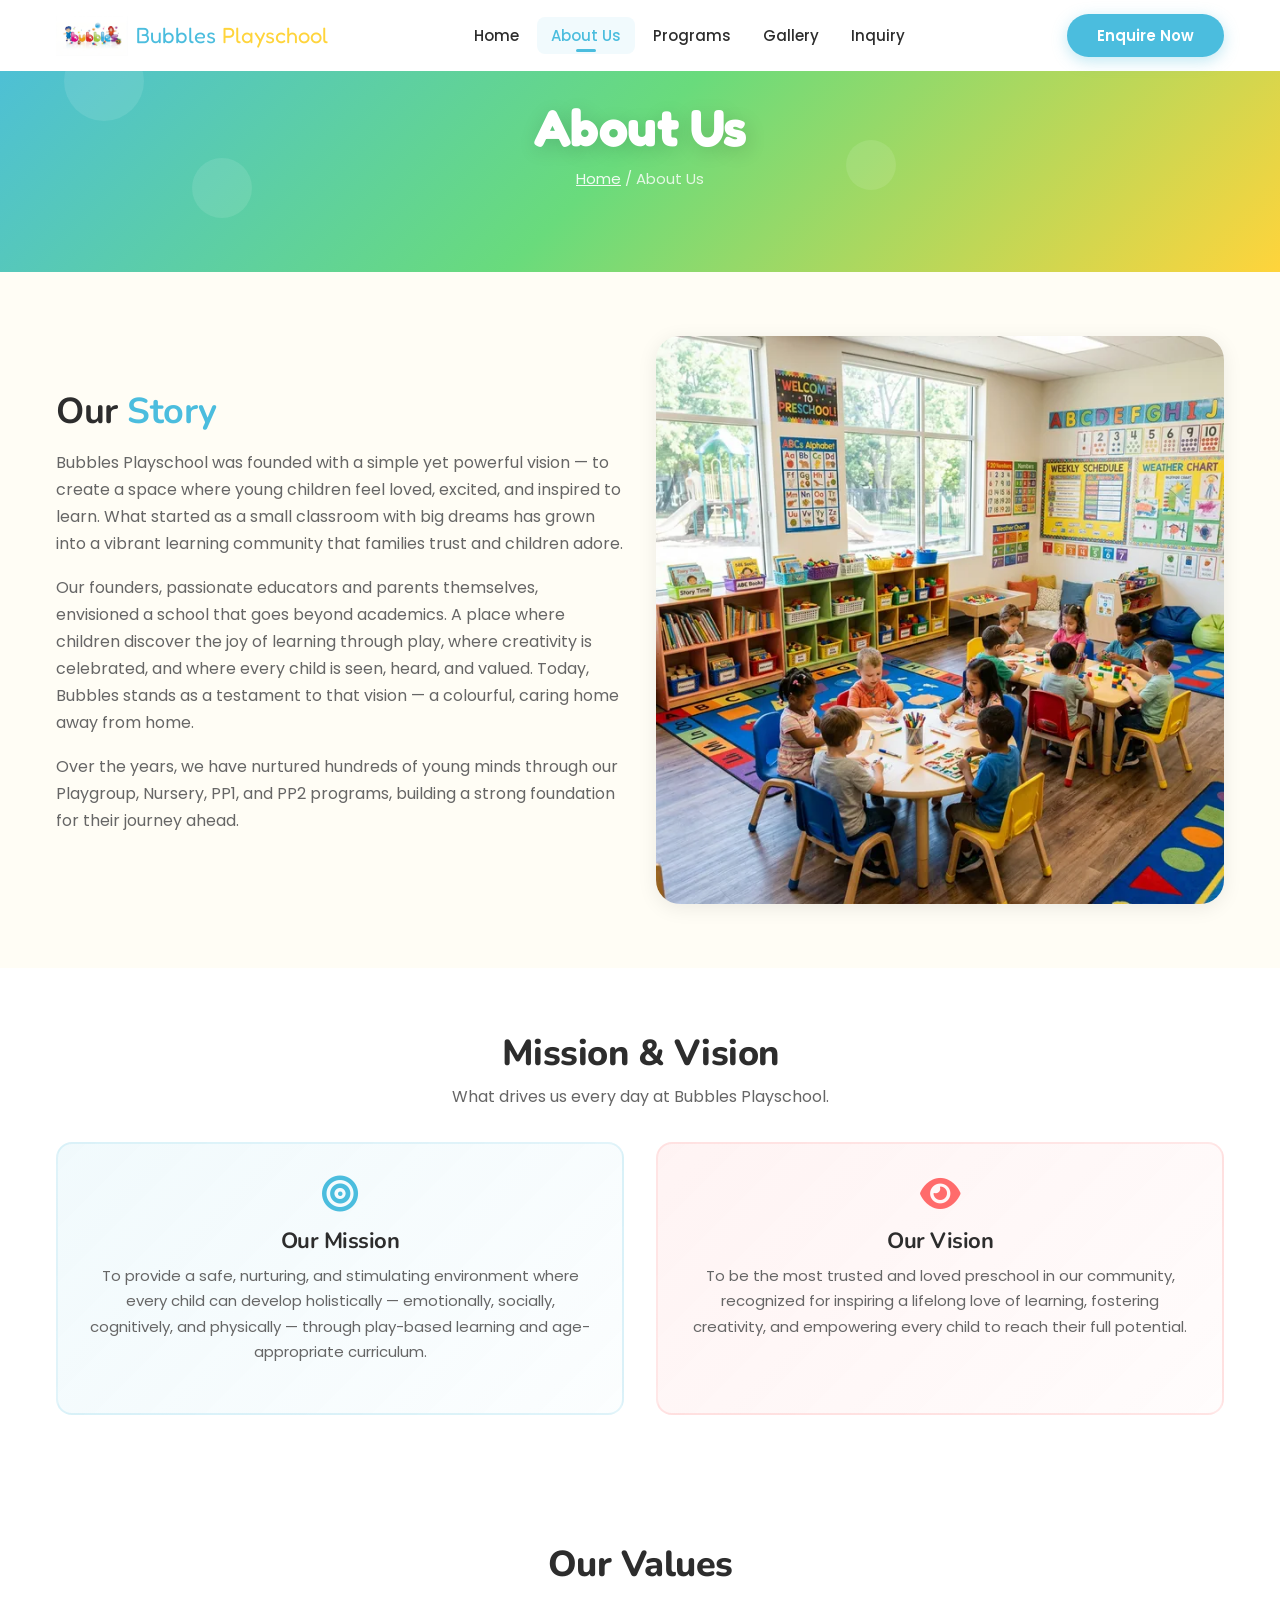
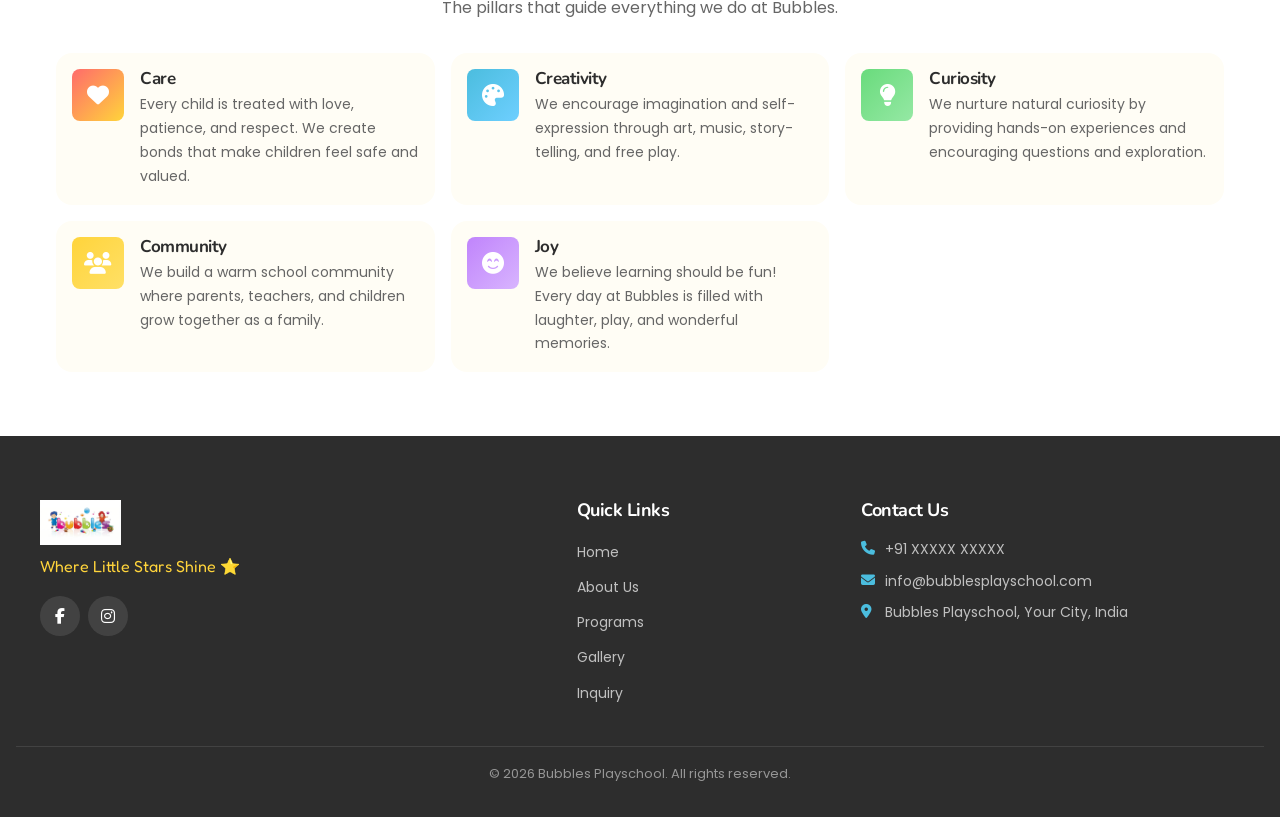
==== commit 547e7f41: "Optimize performance: webp images, lazy loading, script deferral" ====
--- a/pages/about.html
+++ b/pages/about.html
@@ -9,7 +9,7 @@
     <title>About Us | Bubbles Playschool</title>
 
     <!-- Favicon -->
-    <link rel="icon" href="../images/logo.png" type="image/png">
+    <link rel="icon" href="../images/logo.webp" type="image/webp">
 
     <!-- Google Fonts -->
     <link rel="preconnect" href="https://fonts.googleapis.com">
@@ -32,7 +32,7 @@
     <nav class="navbar" id="navbar">
         <div class="nav-container">
             <a href="../index.html" class="nav-logo">
-                <img src="../images/logo.png" alt="Bubbles Playschool Logo">
+                <img src="../images/logo.webp" alt="Bubbles Playschool Logo">
                 <span>Bubbles <span class="logo-accent">Playschool</span></span>
             </a>
             <ul class="nav-links" id="navLinks">
@@ -80,7 +80,7 @@
                             and PP2 programs, building a strong foundation for their journey ahead.</p>
                     </div>
                     <div class="about-story-image fade-in fade-in-delay-2">
-                        <img src="../images/about-story.jpg" alt="Colorful classroom at Bubbles Playschool">
+                        <img src="../images/about-story.webp" loading="lazy" alt="Colorful classroom at Bubbles Playschool">
                     </div>
                 </div>
             </div>
@@ -177,7 +177,7 @@
     <footer class="footer">
         <div class="footer-container">
             <div class="footer-brand">
-                <img src="../images/logo.png" alt="Bubbles Playschool">
+                <img src="../images/logo.webp" loading="lazy" alt="Bubbles Playschool">
                 <p class="footer-tagline">Where Little Stars Shine ⭐</p>
                 <div class="footer-socials">
                     <a href="#" aria-label="Facebook"><i class="fab fa-facebook-f"></i></a>
@@ -208,7 +208,7 @@
     <!-- === END FOOTER === -->
 
     <!-- Scripts -->
-    <script src="../js/main.js"></script>
+    <script src="../js/main.js" defer></script>
 
 </body>
 
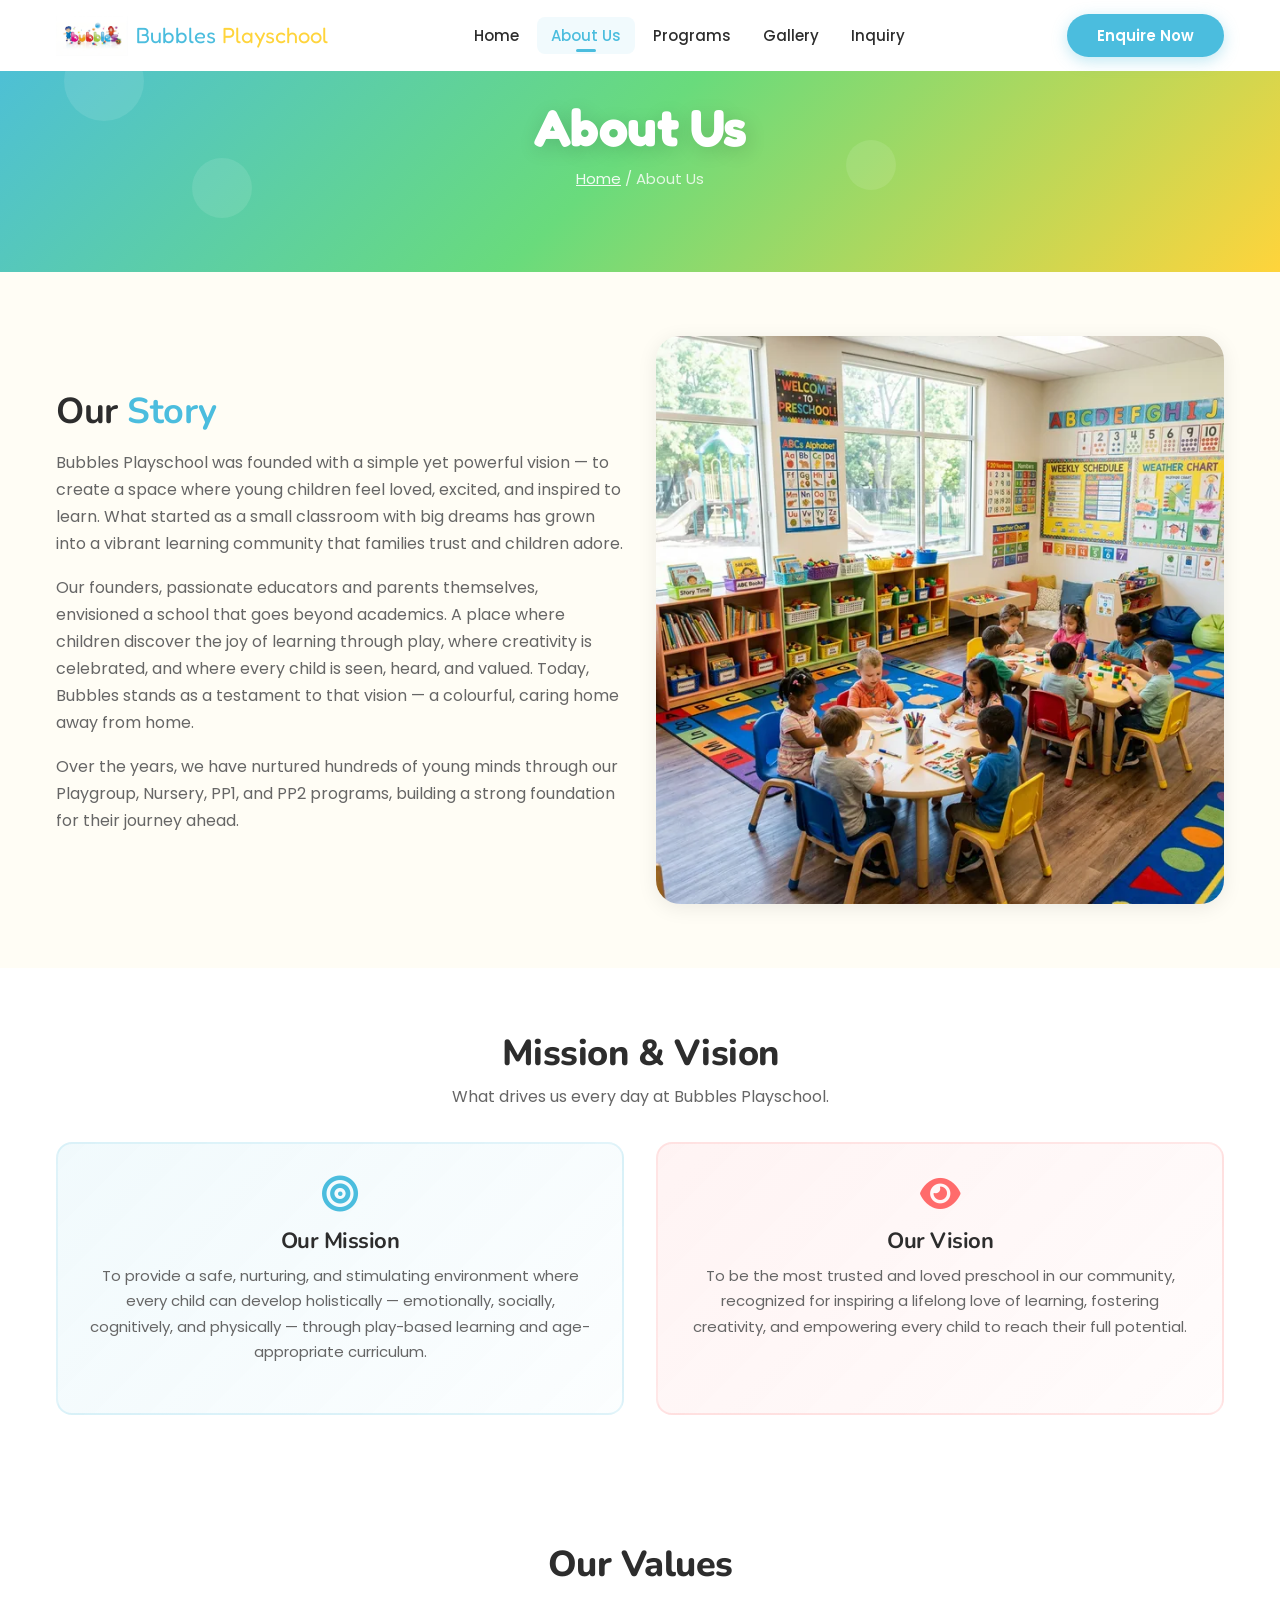
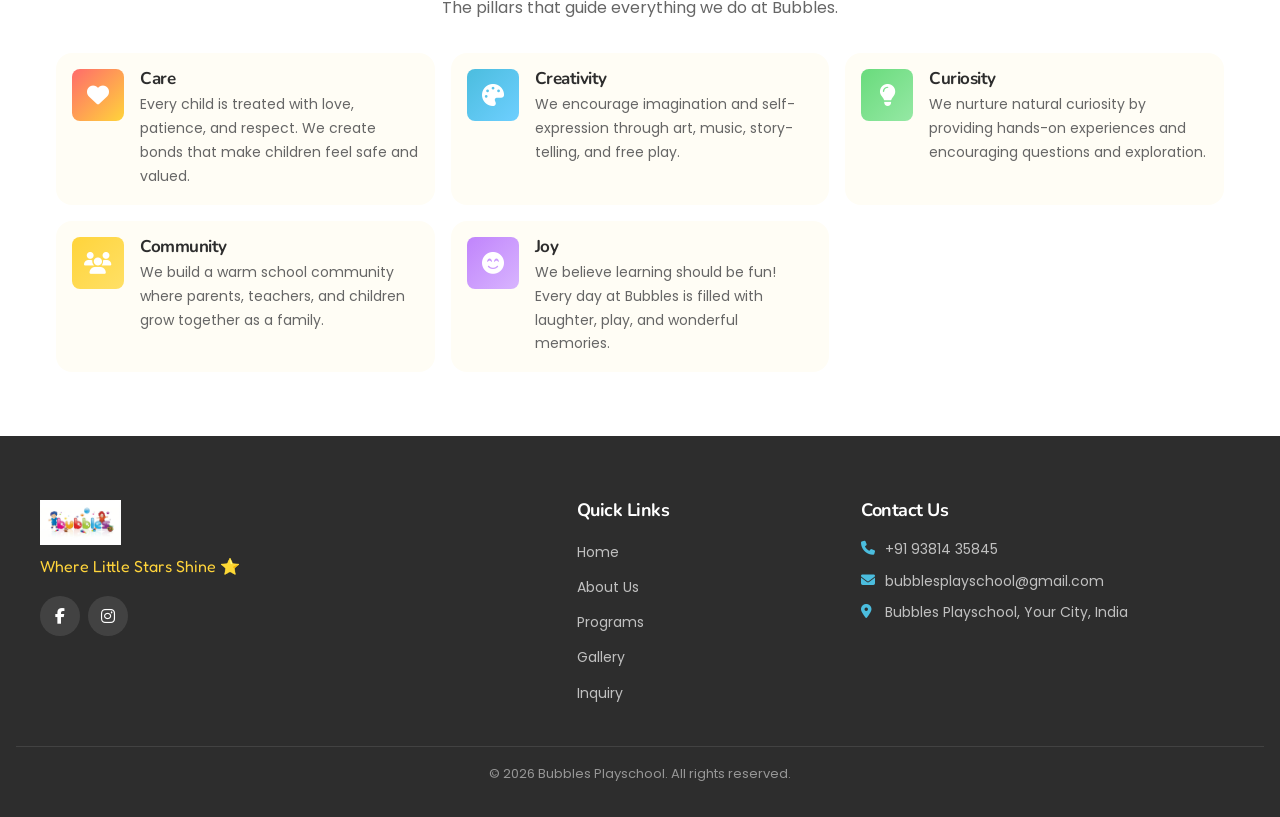
==== commit 88979cdb: "Update contact details with provided phone and email" ====
--- a/pages/about.html
+++ b/pages/about.html
@@ -196,8 +196,8 @@
             </div>
             <div class="footer-contact">
                 <h4>Contact Us</h4>
-                <p><i class="fas fa-phone"></i> +91 XXXXX XXXXX</p>
-                <p><i class="fas fa-envelope"></i> info@bubblesplayschool.com</p>
+                <p><i class="fas fa-phone"></i> +91 93814 35845</p>
+                <p><i class="fas fa-envelope"></i> bubblesplayschool@gmail.com</p>
                 <p><i class="fas fa-map-marker-alt"></i> Bubbles Playschool, Your City, India</p>
             </div>
         </div>
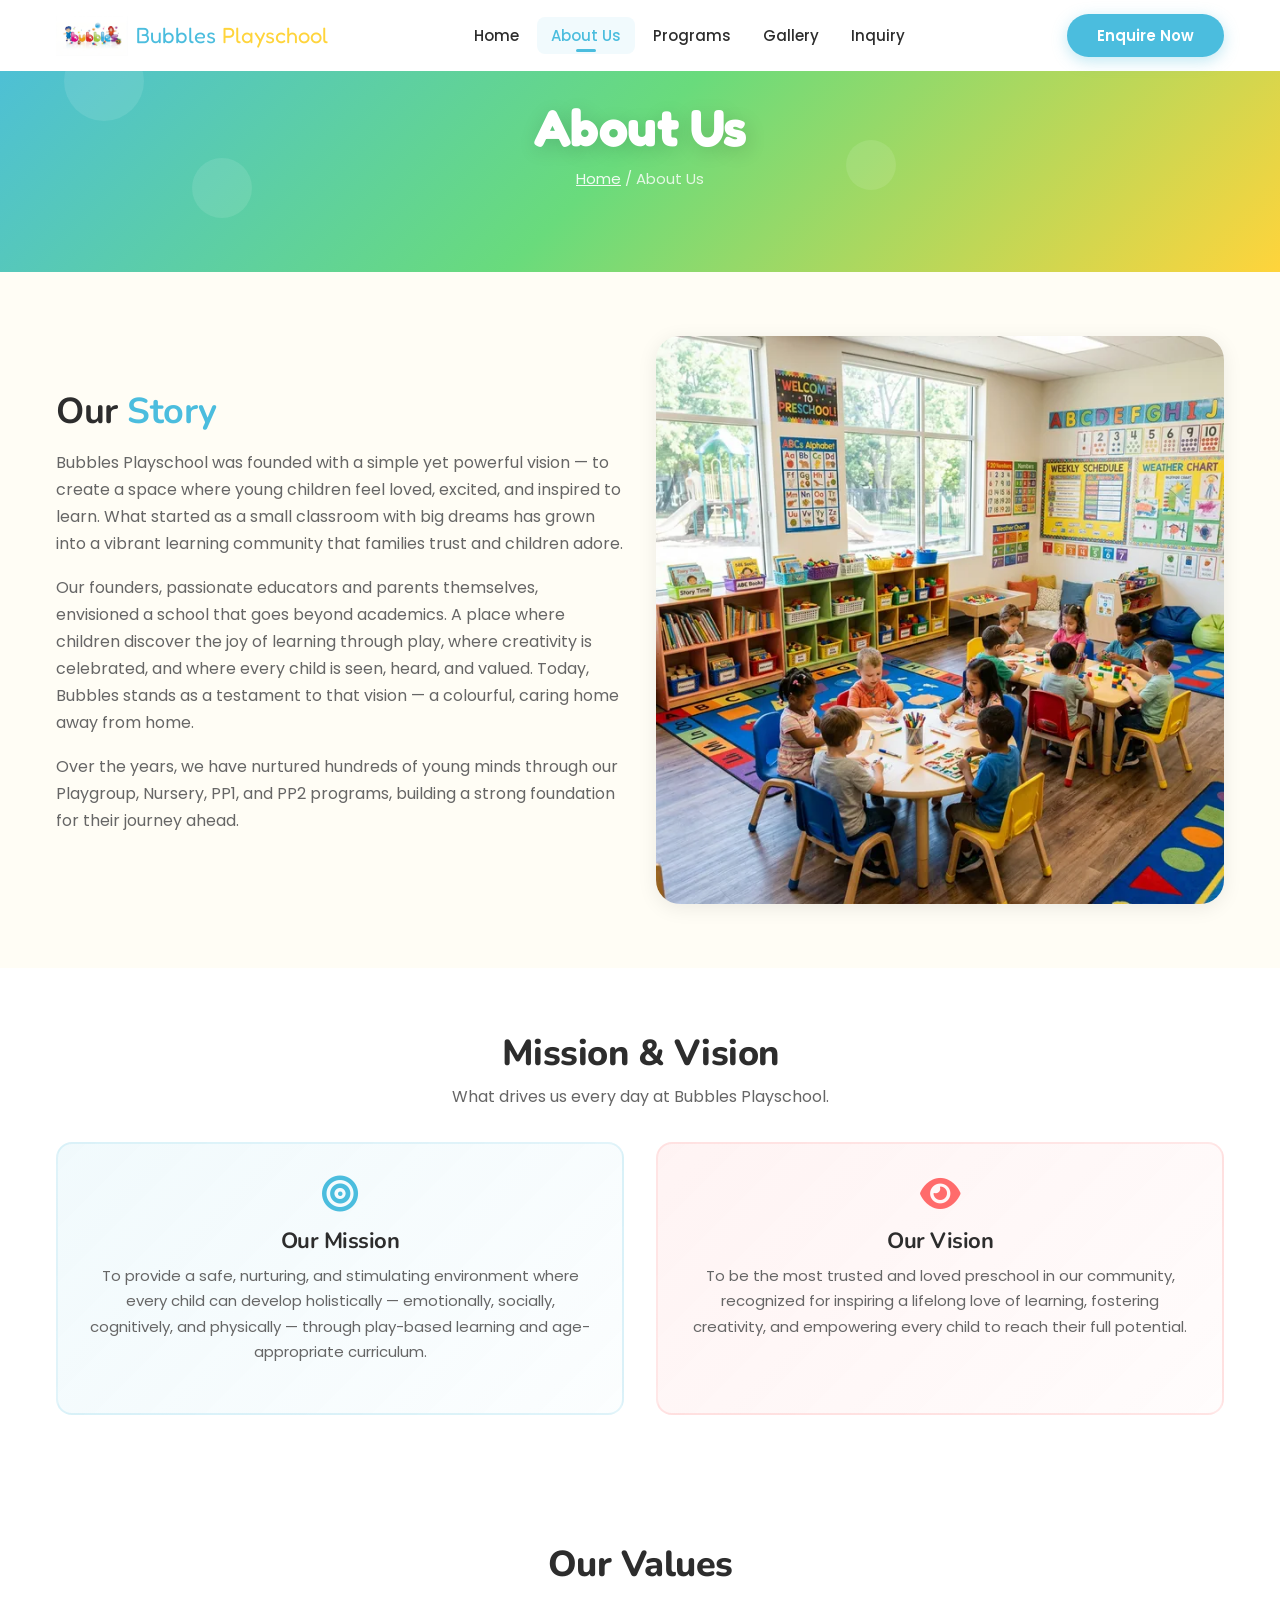
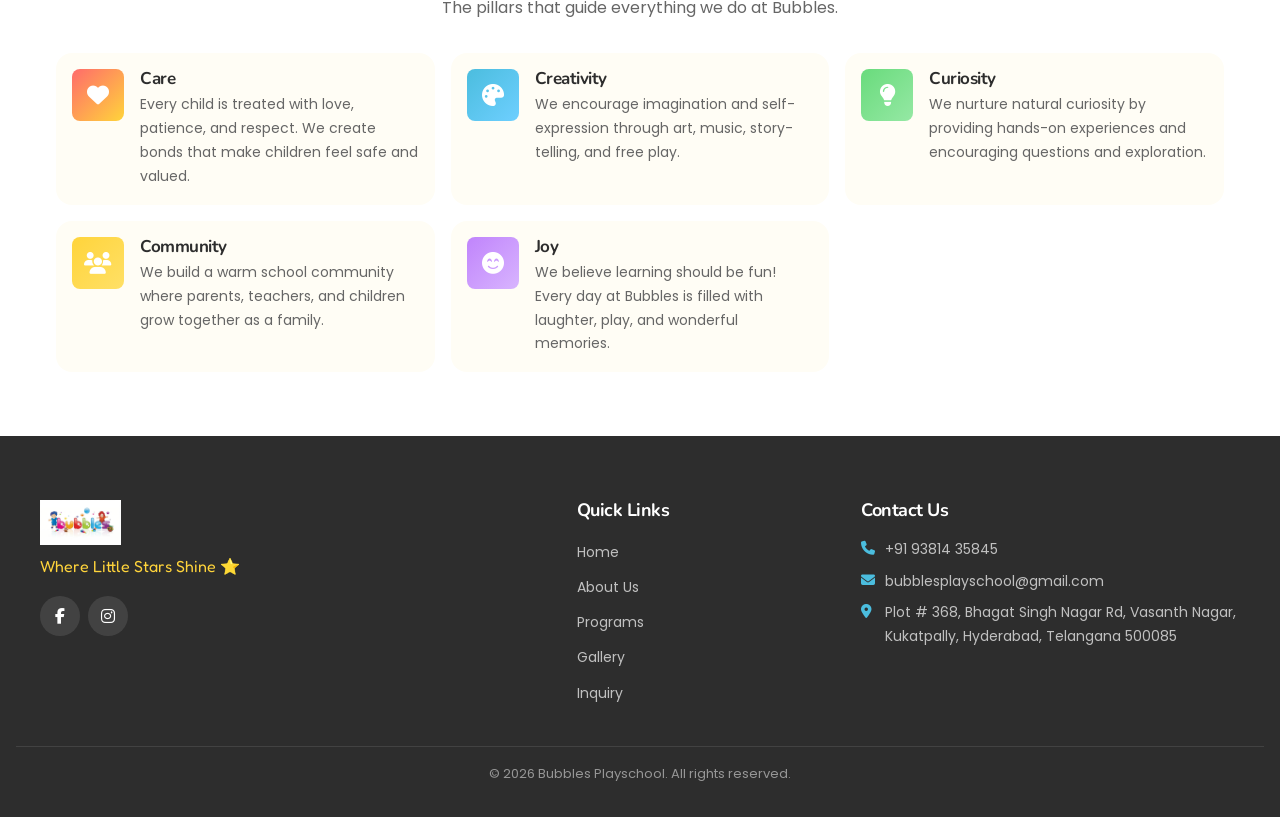
==== commit 110e050b: "Update address and Google Maps embed to Kukatpally location" ====
--- a/pages/about.html
+++ b/pages/about.html
@@ -198,7 +198,7 @@
                 <h4>Contact Us</h4>
                 <p><i class="fas fa-phone"></i> +91 93814 35845</p>
                 <p><i class="fas fa-envelope"></i> bubblesplayschool@gmail.com</p>
-                <p><i class="fas fa-map-marker-alt"></i> Bubbles Playschool, Your City, India</p>
+                <p><i class="fas fa-map-marker-alt"></i> Plot # 368, Bhagat Singh Nagar Rd, Vasanth Nagar, Kukatpally, Hyderabad, Telangana 500085</p>
             </div>
         </div>
         <div class="footer-bottom">
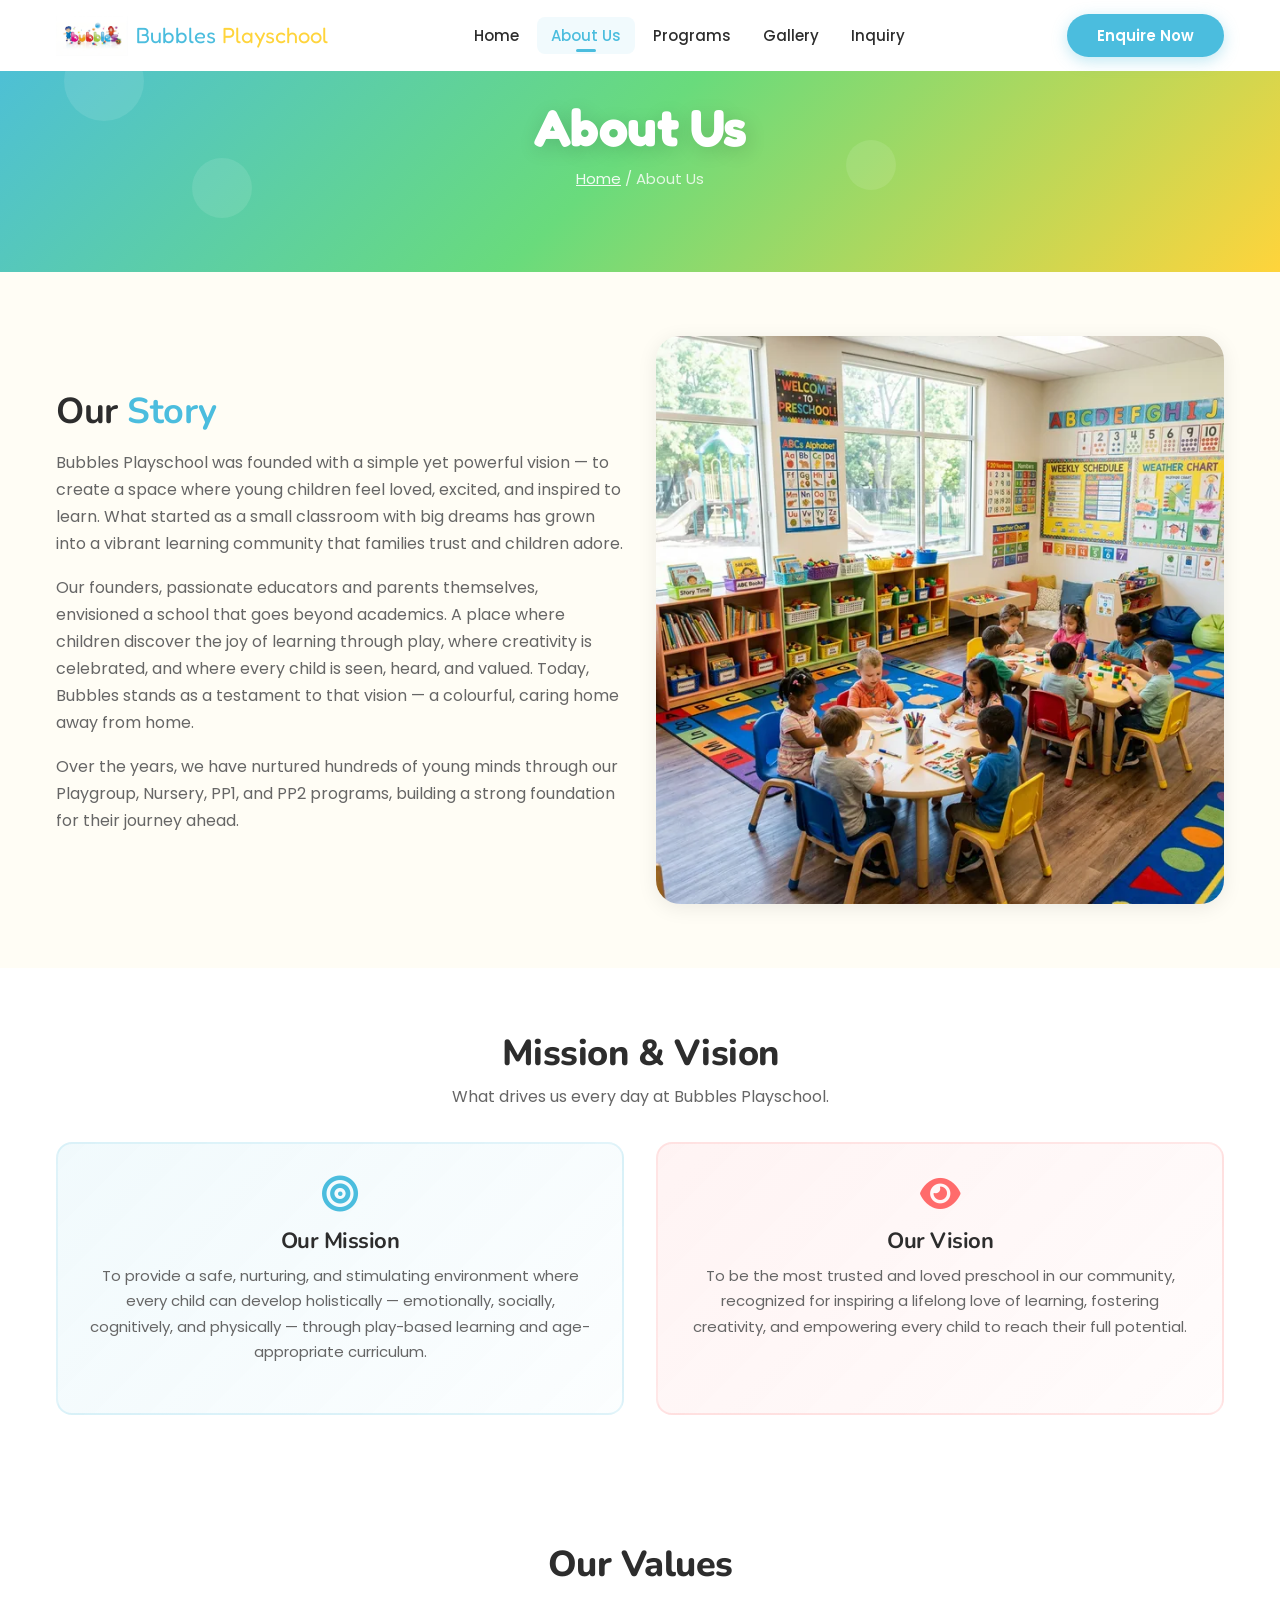
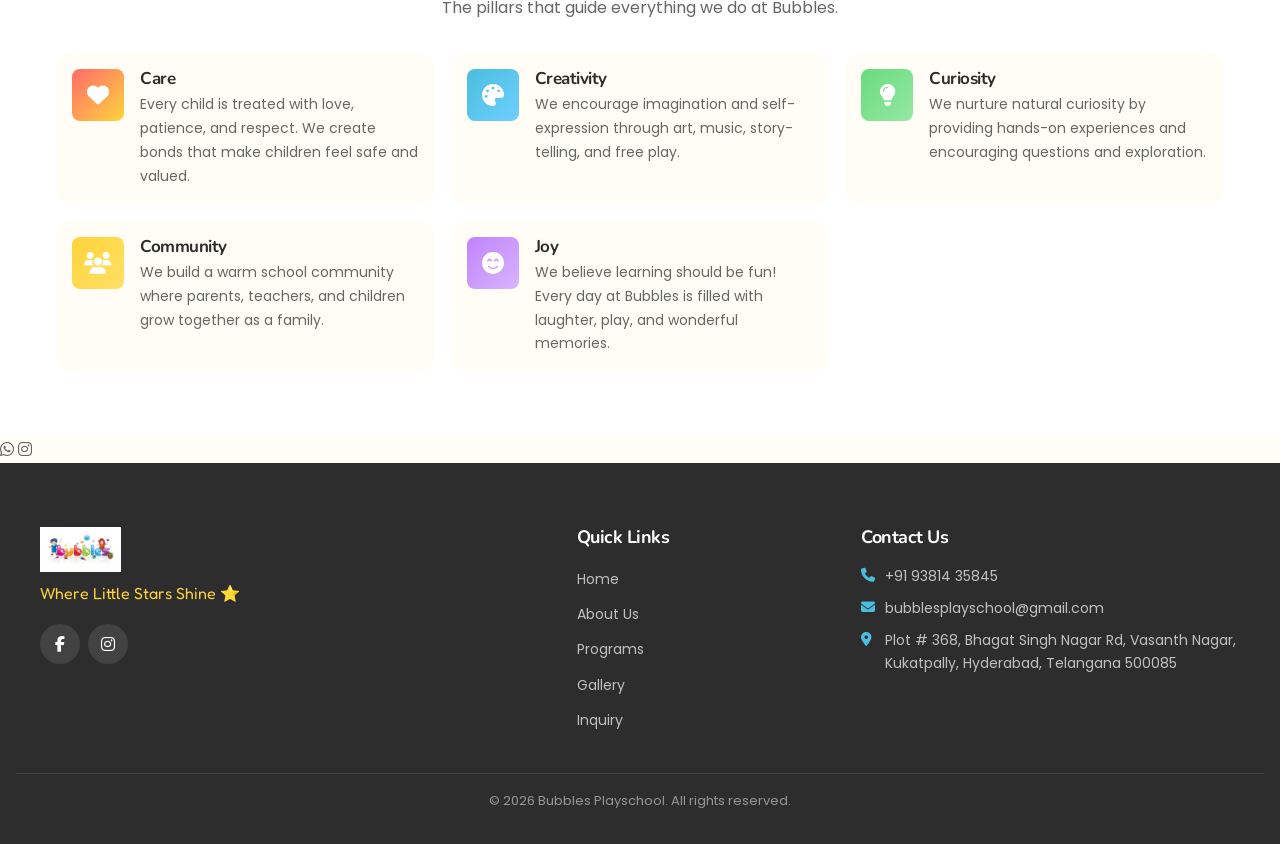
==== commit 6b046de1: "Add floating WhatsApp and Instagram buttons to all pages" ====
--- a/pages/about.html
+++ b/pages/about.html
@@ -173,6 +173,16 @@
 
     </main>
 
+    <!-- === FLOATING CONTACT BUTTONS === -->
+    <div class="floating-contact">
+        <a href="https://wa.me/919381435845" target="_blank" class="float-btn whatsapp" aria-label="Chat on WhatsApp">
+            <i class="fab fa-whatsapp"></i>
+        </a>
+        <a href="https://www.instagram.com/bubblesplayschool2009?igsh=NmpwZ2VvZmoyZ3Ax" target="_blank" class="float-btn instagram" aria-label="Follow on Instagram">
+            <i class="fab fa-instagram"></i>
+        </a>
+    </div>
+
     <!-- === FOOTER === -->
     <footer class="footer">
         <div class="footer-container">
--- a/css/responsive.css
+++ b/css/responsive.css
@@ -173,6 +173,30 @@
         order: 0 !important;
     }
 
+    /* Programs List adjustment */
+    .curriculum-list {
+        grid-template-columns: 1fr;
+    }
+
+    /* Floating Contact Buttons - move to bottom for easier access on mobile */
+    .floating-contact {
+        top: auto;
+        bottom: 20px;
+        right: 15px;
+        flex-direction: row;
+        transform: none;
+    }
+
+    .float-btn {
+        width: 45px;
+        height: 45px;
+        font-size: 20px;
+    }
+
+    .float-btn:hover::before {
+        display: none; /* Hide tooltips on touch devices */
+    }
+
     /* Inquiry: stack columns */
     .inquiry-grid {
         grid-template-columns: 1fr;
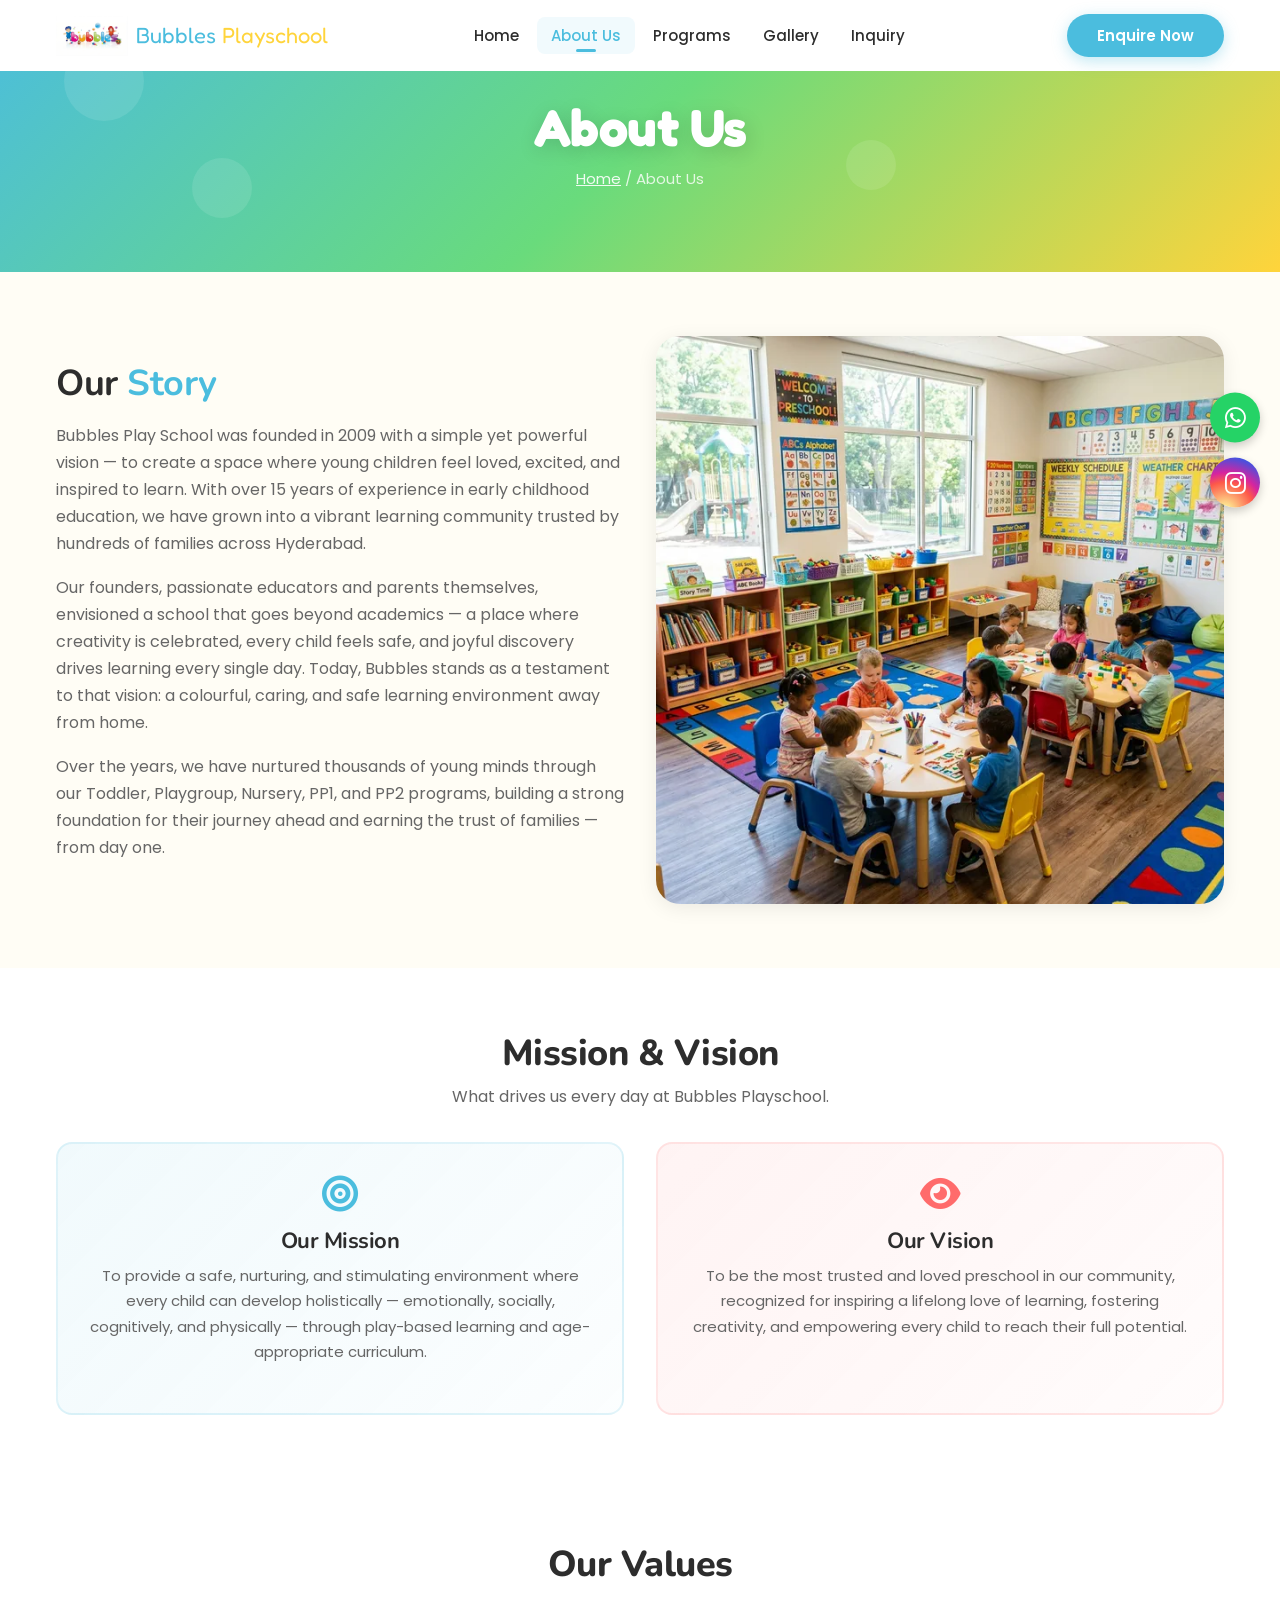
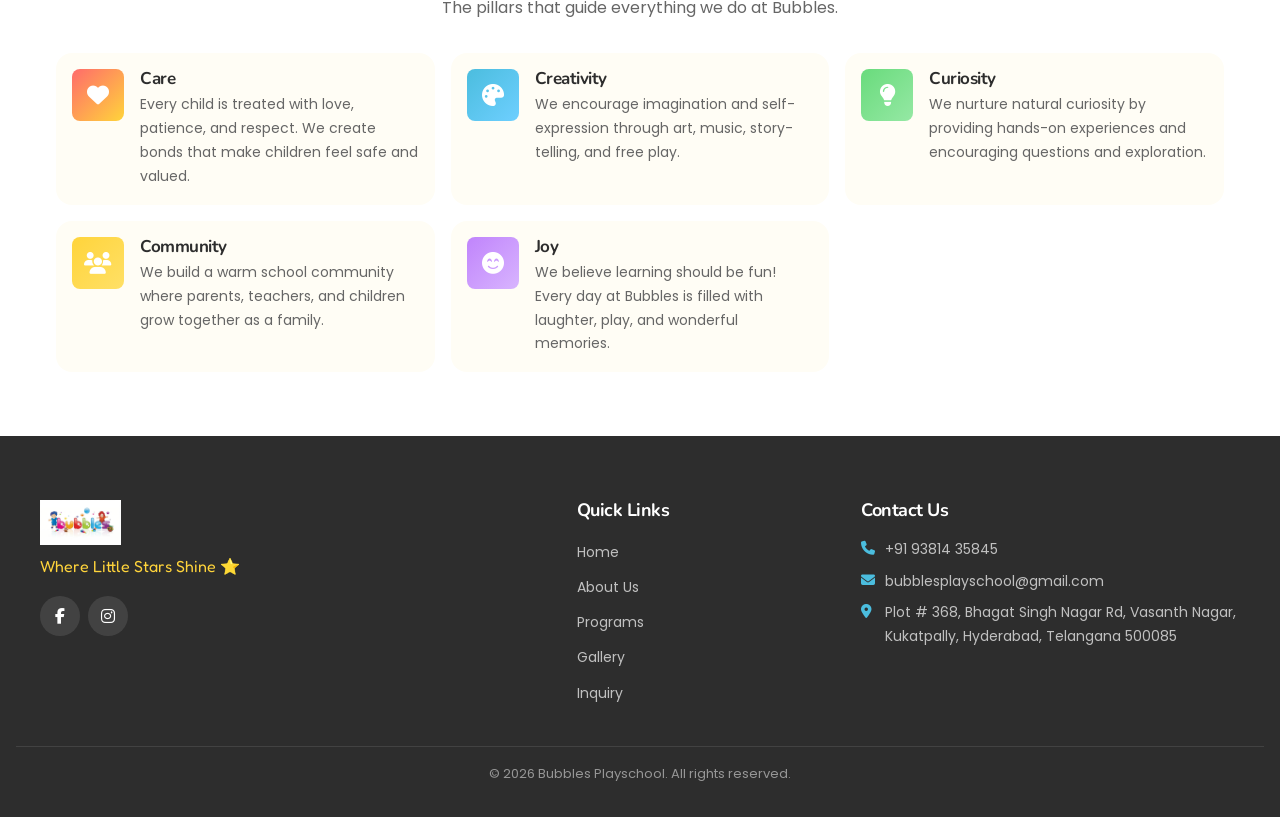
==== commit 3cf2dbf8: "Phase 11: Update hero, welcome, why-us, programs PP1/PP2, inquiry, about, and CSS" ====
--- a/pages/about.html
+++ b/pages/about.html
@@ -67,17 +67,17 @@
                 <div class="about-story-grid">
                     <div class="about-story-text fade-in">
                         <h2>Our <span>Story</span></h2>
-                        <!-- TODO: Replace with actual school history -->
-                        <p>Bubbles Playschool was founded with a simple yet powerful vision — to create a space where
-                            young children feel loved, excited, and inspired to learn. What started as a small classroom
-                            with big dreams has grown into a vibrant learning community that families trust and children
-                            adore.</p>
+                        <p>Bubbles Play School was founded in 2009 with a simple yet powerful vision — to create a
+                            space where young children feel loved, excited, and inspired to learn. With over 15 years
+                            of experience in early childhood education, we have grown into a vibrant learning community
+                            trusted by hundreds of families across Hyderabad.</p>
                         <p>Our founders, passionate educators and parents themselves, envisioned a school that goes
-                            beyond academics. A place where children discover the joy of learning through play, where
-                            creativity is celebrated, and where every child is seen, heard, and valued. Today, Bubbles
-                            stands as a testament to that vision — a colourful, caring home away from home.</p>
-                        <p>Over the years, we have nurtured hundreds of young minds through our Playgroup, Nursery, PP1,
-                            and PP2 programs, building a strong foundation for their journey ahead.</p>
+                            beyond academics — a place where creativity is celebrated, every child feels safe, and
+                            joyful discovery drives learning every single day. Today, Bubbles stands as a testament to
+                            that vision: a colourful, caring, and safe learning environment away from home.</p>
+                        <p>Over the years, we have nurtured thousands of young minds through our Toddler, Playgroup,
+                            Nursery, PP1, and PP2 programs, building a strong foundation for their journey ahead and
+                            earning the trust of families — from day one.</p>
                     </div>
                     <div class="about-story-image fade-in fade-in-delay-2">
                         <img src="../images/about-story.webp" loading="lazy" alt="Colorful classroom at Bubbles Playschool">
--- a/css/styles.css
+++ b/css/styles.css
@@ -1613,4 +1613,119 @@
 
 .fade-in-delay-4 {
     transition-delay: 0.4s;
+}
+
+/* =========================================
+   11. FLOATING CONTACT BUTTONS
+   ========================================= */
+
+.floating-contact {
+    position: fixed;
+    top: 50%;
+    right: 20px;
+    transform: translateY(-50%);
+    display: flex;
+    flex-direction: column;
+    gap: 15px;
+    z-index: 1000;
+}
+
+.float-btn {
+    width: 50px;
+    height: 50px;
+    border-radius: 50%;
+    display: flex;
+    align-items: center;
+    justify-content: center;
+    text-decoration: none;
+    color: white;
+    font-size: 24px;
+    box-shadow: 0 4px 10px rgba(0, 0, 0, 0.2);
+    transition: all 0.3s ease;
+    position: relative;
+}
+
+.float-btn:hover {
+    transform: scale(1.1) translateY(-2px);
+    box-shadow: 0 6px 15px rgba(0, 0, 0, 0.3);
+    color: white;
+}
+
+.float-btn.whatsapp {
+    background-color: #25D366;
+}
+
+.float-btn.instagram {
+    background: radial-gradient(circle at 30% 107%, #fdf497 0%, #fdf497 5%, #fd5949 45%, #d6249f 60%, #285AEB 90%);
+}
+
+.float-btn:hover::before {
+    content: attr(aria-label);
+    position: absolute;
+    right: 60px;
+    background: var(--color-text);
+    color: white;
+    padding: 5px 10px;
+    border-radius: 5px;
+    font-size: 12px;
+    white-space: nowrap;
+    opacity: 1;
+    pointer-events: none;
+    font-family: var(--font-body);
+    font-weight: 500;
+}
+
+.float-btn::before {
+    opacity: 0;
+    transition: opacity 0.3s ease;
+}
+
+/* =========================================
+   12. HERO BADGE & RED BUTTON
+   ========================================= */
+
+.hero-since-badge {
+    display: inline-block;
+    background: rgba(255, 255, 255, 0.18);
+    border: 1px solid rgba(255, 255, 255, 0.4);
+    color: #fff;
+    font-size: 14px;
+    font-weight: 600;
+    padding: 6px 18px;
+    border-radius: var(--radius-full);
+    margin-bottom: 12px;
+    letter-spacing: 0.5px;
+    backdrop-filter: blur(4px);
+}
+
+.btn-danger {
+    background-color: var(--color-accent);
+    color: var(--color-white);
+    border: none;
+    padding: 1rem 2rem;
+    border-radius: var(--radius-lg);
+    cursor: pointer;
+    font-size: 1.1rem;
+    font-weight: 600;
+    transition: all 0.3s ease;
+    display: inline-flex;
+    align-items: center;
+    justify-content: center;
+    gap: 0.5rem;
+    box-shadow: 0 4px 15px rgba(255, 107, 107, 0.35);
+}
+
+.btn-danger:hover {
+    background-color: #e85555;
+    transform: translateY(-2px);
+    box-shadow: 0 6px 20px rgba(255, 107, 107, 0.45);
+    color: white;
+}
+
+/* All program card Learn More links → red */
+.card-playgroup-accent .learn-more,
+.card-nursery-accent .learn-more,
+.card-pp1-accent .learn-more,
+.card-pp2-accent .learn-more {
+    color: var(--color-accent);
 }
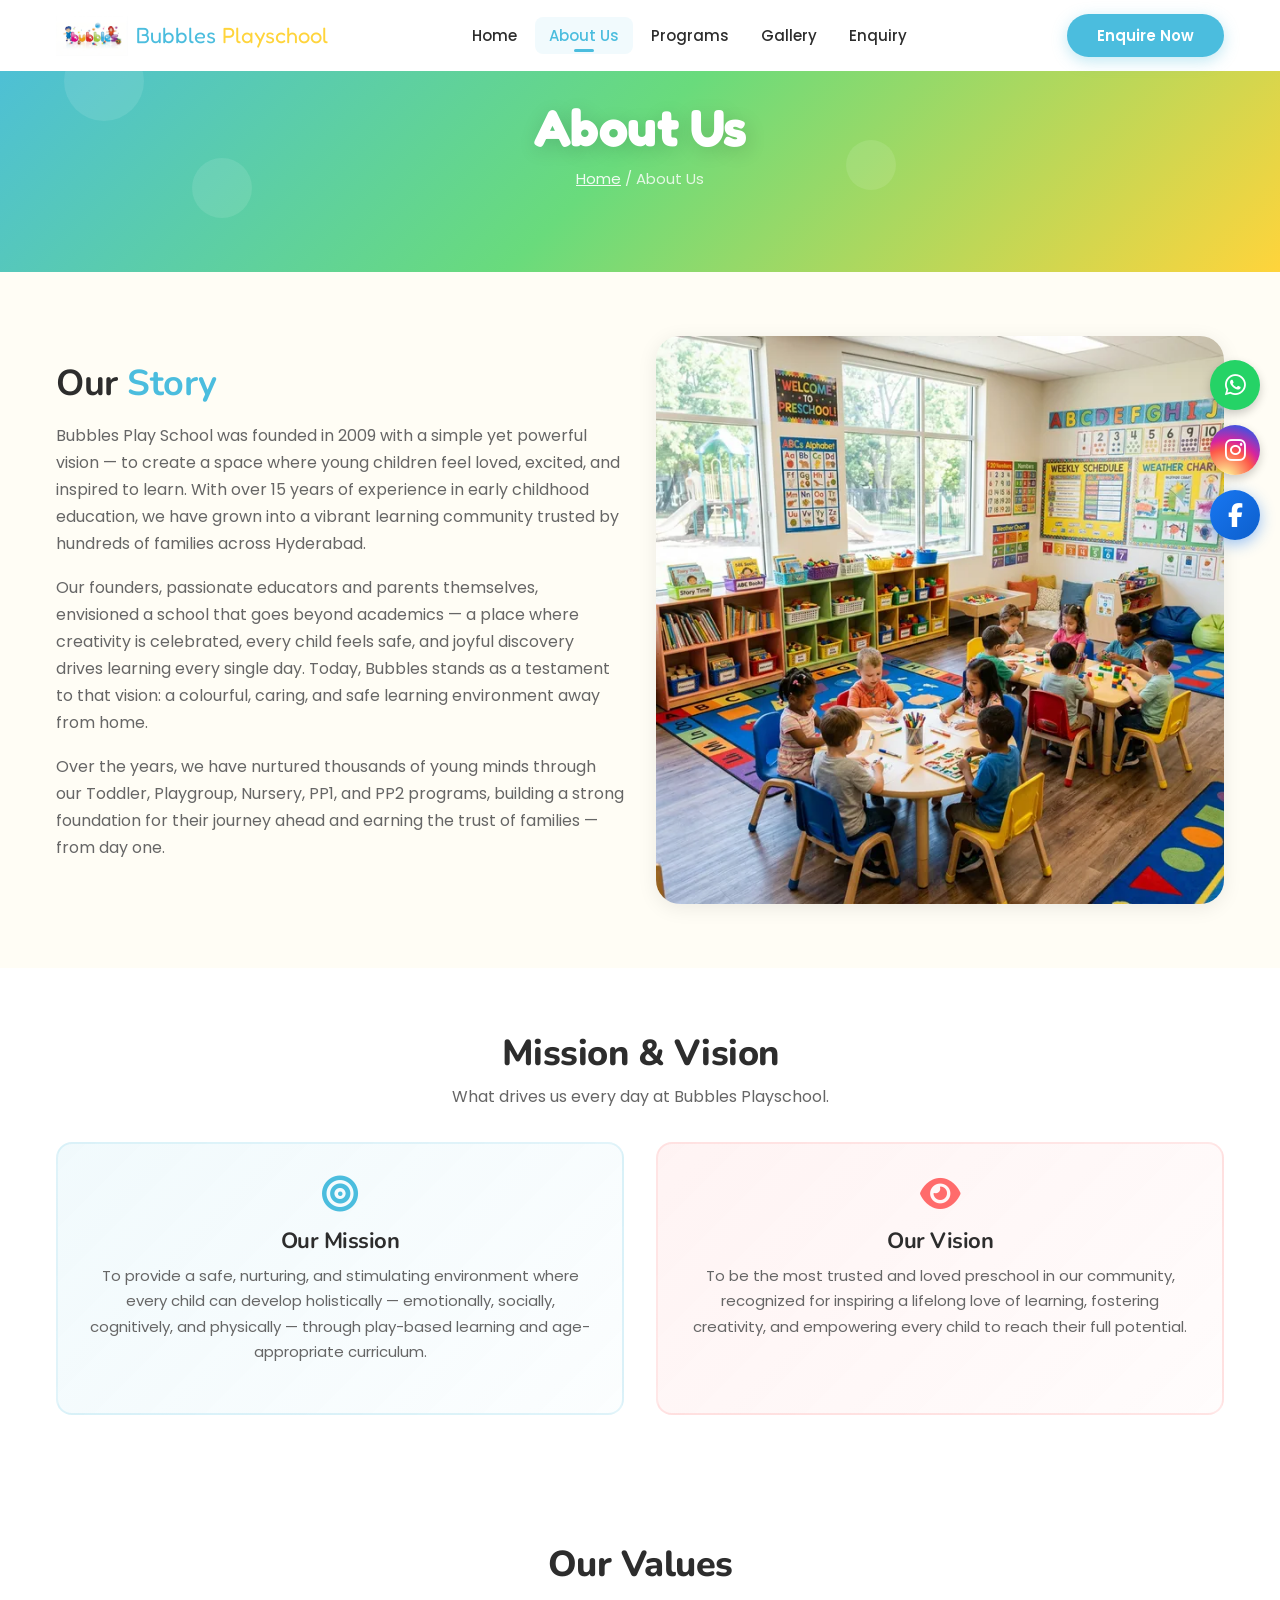
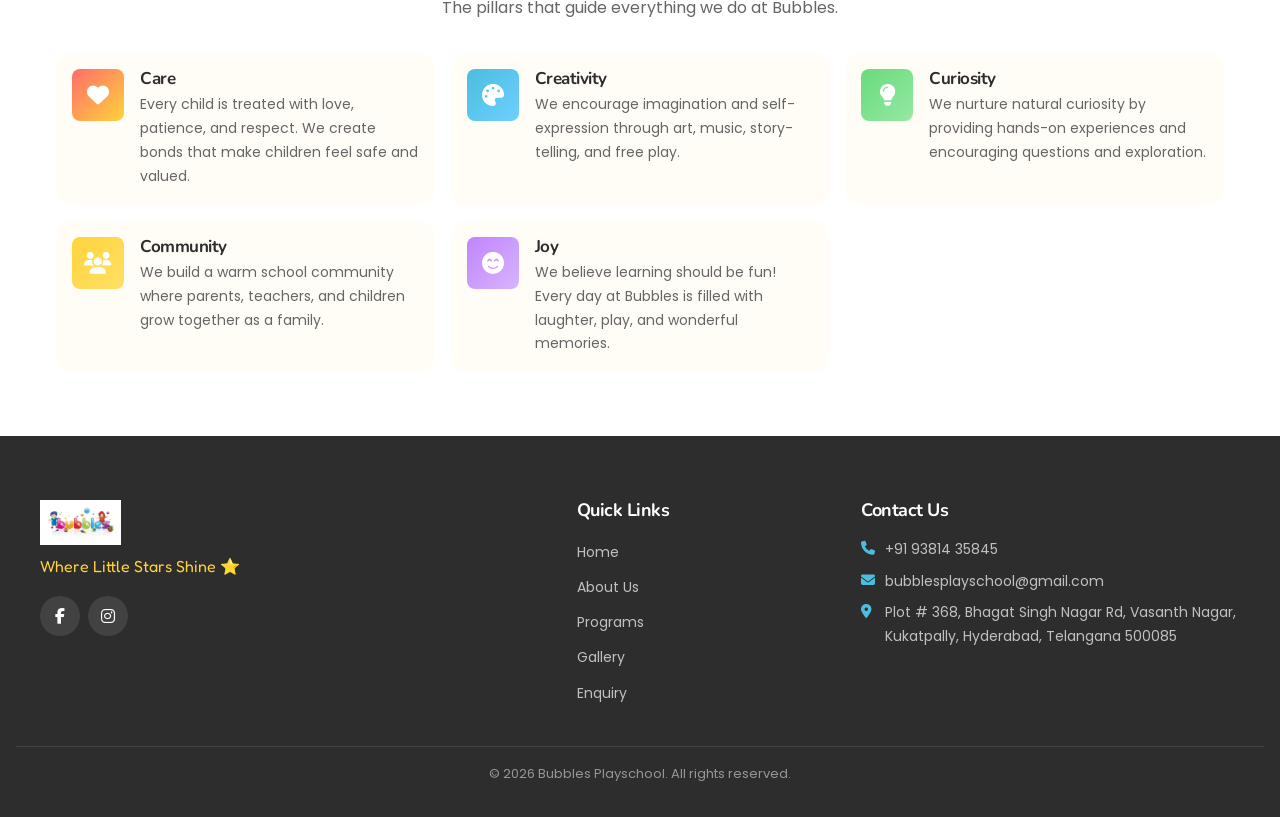
==== commit 69de7184: "feat: complete website updates (enquiry rename, hero starburst, curriculum fixes)" ====
--- a/pages/about.html
+++ b/pages/about.html
@@ -40,9 +40,9 @@
                 <li><a href="about.html" class="nav-link active">About Us</a></li>
                 <li><a href="programs.html" class="nav-link">Programs</a></li>
                 <li><a href="gallery.html" class="nav-link">Gallery</a></li>
-                <li><a href="inquiry.html" class="nav-link">Inquiry</a></li>
+                <li><a href="enquiry.html" class="nav-link">Enquiry</a></li>
             </ul>
-            <a href="inquiry.html" class="btn btn-primary nav-cta">Enquire Now</a>
+            <a href="enquiry.html" class="btn btn-primary nav-cta">Enquire Now</a>
             <button class="hamburger" id="hamburger" aria-label="Toggle Menu">
                 <span></span><span></span><span></span>
             </button>
@@ -181,6 +181,9 @@
         <a href="https://www.instagram.com/bubblesplayschool2009?igsh=NmpwZ2VvZmoyZ3Ax" target="_blank" class="float-btn instagram" aria-label="Follow on Instagram">
             <i class="fab fa-instagram"></i>
         </a>
+        <a href="https://www.facebook.com/bubblesplayschool" target="_blank" class="float-btn facebook" aria-label="Follow on Facebook">
+            <i class="fab fa-facebook-f"></i>
+        </a>
     </div>
 
     <!-- === FOOTER === -->
@@ -201,7 +204,7 @@
                     <li><a href="about.html">About Us</a></li>
                     <li><a href="programs.html">Programs</a></li>
                     <li><a href="gallery.html">Gallery</a></li>
-                    <li><a href="inquiry.html">Inquiry</a></li>
+                    <li><a href="enquiry.html">Enquiry</a></li>
                 </ul>
             </div>
             <div class="footer-contact">
--- a/css/styles.css
+++ b/css/styles.css
@@ -1334,25 +1334,25 @@
 }
 
 /* =============================================
-   INQUIRY PAGE
+   ENQUIRY PAGE
    ============================================= */
-.inquiry-intro {
+.enquiry-intro {
     background: var(--color-bg);
 }
 
-.inquiry-intro p {
+.enquiry-intro p {
     max-width: 600px;
     margin: 0 auto;
     text-align: center;
     font-size: 16px;
 }
 
-.inquiry-content {
+.enquiry-content {
     background: var(--color-bg);
     padding: 0 var(--space-md) var(--space-xl);
 }
 
-.inquiry-grid {
+.enquiry-grid {
     display: grid;
     grid-template-columns: 1fr;
     gap: var(--space-lg);
@@ -1361,14 +1361,14 @@
 }
 
 /* Form */
-.inquiry-form-card {
+.enquiry-form-card {
     background: var(--color-card-bg);
     border-radius: var(--radius-md);
     padding: var(--space-lg);
     box-shadow: var(--shadow-card);
 }
 
-.inquiry-form-card h3 {
+.enquiry-form-card h3 {
     font-size: 22px;
     margin-bottom: var(--space-lg);
     display: flex;
@@ -1376,7 +1376,7 @@
     gap: var(--space-sm);
 }
 
-.inquiry-form-card h3 i {
+.enquiry-form-card h3 i {
     color: var(--color-primary);
 }
 
@@ -1449,14 +1449,14 @@
 }
 
 /* Contact Details */
-.inquiry-contact-card {
+.enquiry-contact-card {
     background: var(--color-card-bg);
     border-radius: var(--radius-md);
     padding: var(--space-lg);
     box-shadow: var(--shadow-card);
 }
 
-.inquiry-contact-card h3 {
+.enquiry-contact-card h3 {
     font-size: 22px;
     margin-bottom: var(--space-lg);
     display: flex;
@@ -1464,7 +1464,7 @@
     gap: var(--space-sm);
 }
 
-.inquiry-contact-card h3 i {
+.enquiry-contact-card h3 i {
     color: var(--color-primary);
 }
 
@@ -1503,14 +1503,14 @@
 }
 
 /* Map */
-.inquiry-map {
+.enquiry-map {
     margin-top: var(--space-md);
     border-radius: var(--radius-md);
     overflow: hidden;
     box-shadow: var(--shadow-card);
 }
 
-.inquiry-map iframe {
+.enquiry-map iframe {
     width: 100%;
     height: 250px;
     border: none;
@@ -1728,4 +1728,92 @@
 .card-pp1-accent .learn-more,
 .card-pp2-accent .learn-more {
     color: var(--color-accent);
+}
+
+/* =========================================
+   HERO STAR BADGE + PILL BADGE
+   ========================================= */
+
+.hero-starburst-badge {
+    position: relative;
+    width: 140px;
+    height: 140px;
+    display: inline-flex;
+    align-items: center;
+    justify-content: center;
+    margin: 0 auto 15px auto;
+    animation: starburstBounce 3.5s ease-in-out infinite;
+    filter: drop-shadow(0 8px 15px rgba(227, 38, 54, 0.4));
+}
+
+.starburst-svg {
+    position: absolute;
+    top: 0;
+    left: 0;
+    width: 100%;
+    height: 100%;
+    z-index: 1;
+}
+
+.starburst-text {
+    position: relative;
+    z-index: 2;
+    display: flex;
+    flex-direction: column;
+    align-items: center;
+    justify-content: center;
+    line-height: 1.1;
+    color: white;
+}
+
+.starburst-text .text-top {
+    font-family: 'Fredoka One', cursive;
+    font-size: 18px;
+    font-weight: 400;
+    text-transform: uppercase;
+    letter-spacing: 1px;
+}
+
+.starburst-text .text-bottom {
+    font-family: 'Fredoka One', cursive;
+    font-size: 32px;
+    font-weight: 400;
+}
+
+@keyframes starburstBounce {
+    0%, 100% {
+        transform: translateY(0) rotate(-3deg) scale(1);
+    }
+    50% {
+        transform: translateY(-12px) rotate(3deg) scale(1.05);
+    }
+}
+
+.hero-pill-badge {
+    display: inline-block;
+    background: rgba(255, 255, 255, 0.18);
+    border: 1px solid rgba(255, 255, 255, 0.45);
+    color: #fff;
+    font-size: 14px;
+    font-weight: 600;
+    padding: 6px 20px;
+    border-radius: var(--radius-full);
+    margin-bottom: 14px;
+    letter-spacing: 0.4px;
+    backdrop-filter: blur(4px);
+}
+
+/* =========================================
+   FACEBOOK FLOATING BUTTON
+   ========================================= */
+
+.float-btn.facebook {
+    background: linear-gradient(135deg, #1877f2, #0d5fcc);
+    box-shadow: 0 4px 15px rgba(24, 119, 242, 0.45);
+}
+
+.float-btn.facebook:hover {
+    background: linear-gradient(135deg, #0d5fcc, #0a47a0);
+    transform: scale(1.12);
+    box-shadow: 0 6px 22px rgba(24, 119, 242, 0.6);
 }
--- a/css/responsive.css
+++ b/css/responsive.css
@@ -76,8 +76,8 @@
         grid-template-columns: repeat(2, 1fr);
     }
 
-    /* Inquiry */
-    .inquiry-grid {
+    /* Enquiry */
+    .enquiry-grid {
         grid-template-columns: 3fr 2fr;
     }
 
@@ -119,8 +119,8 @@
         grid-template-columns: repeat(3, 1fr);
     }
 
-    /* Inquiry Map */
-    .inquiry-map iframe {
+    /* Enquiry Map */
+    .enquiry-map iframe {
         height: 300px;
     }
 }
@@ -197,8 +197,8 @@
         display: none; /* Hide tooltips on touch devices */
     }
 
-    /* Inquiry: stack columns */
-    .inquiry-grid {
+    /* Enquiry: stack columns */
+    .enquiry-grid {
         grid-template-columns: 1fr;
     }
 
